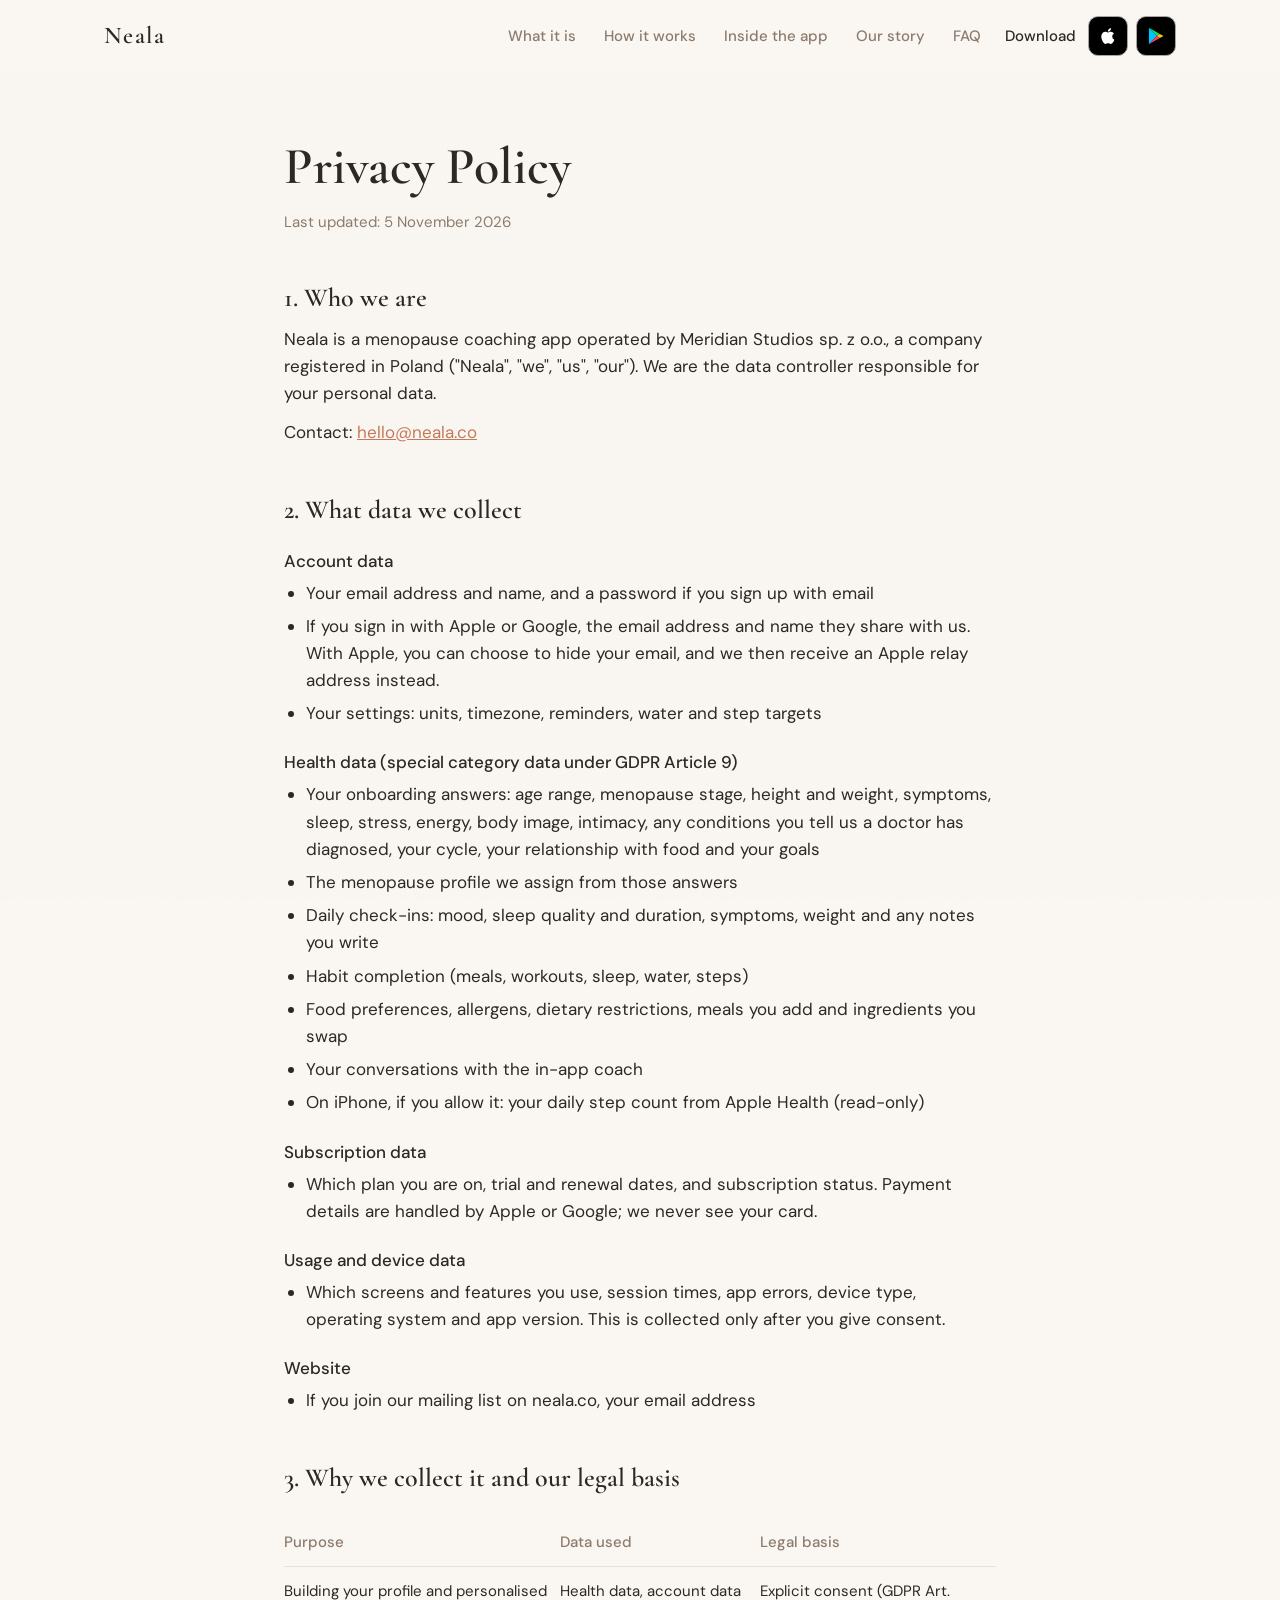
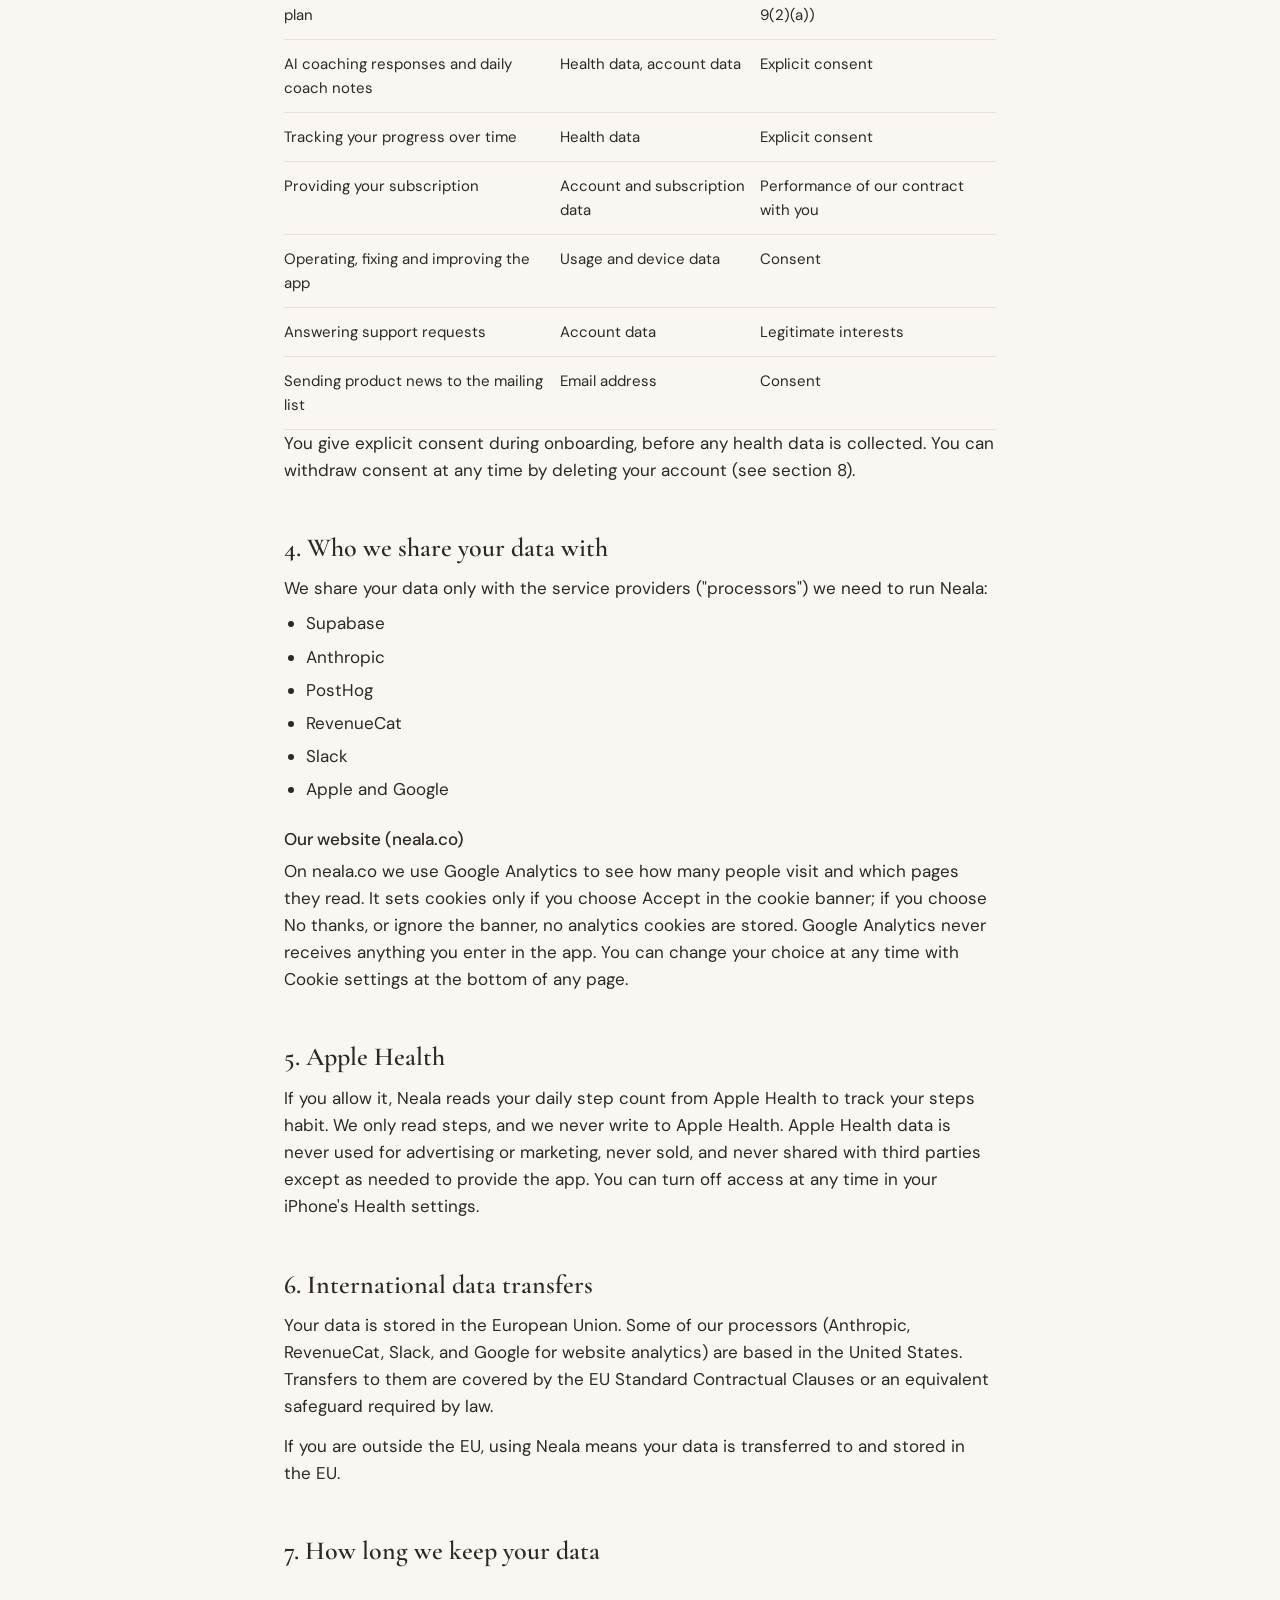
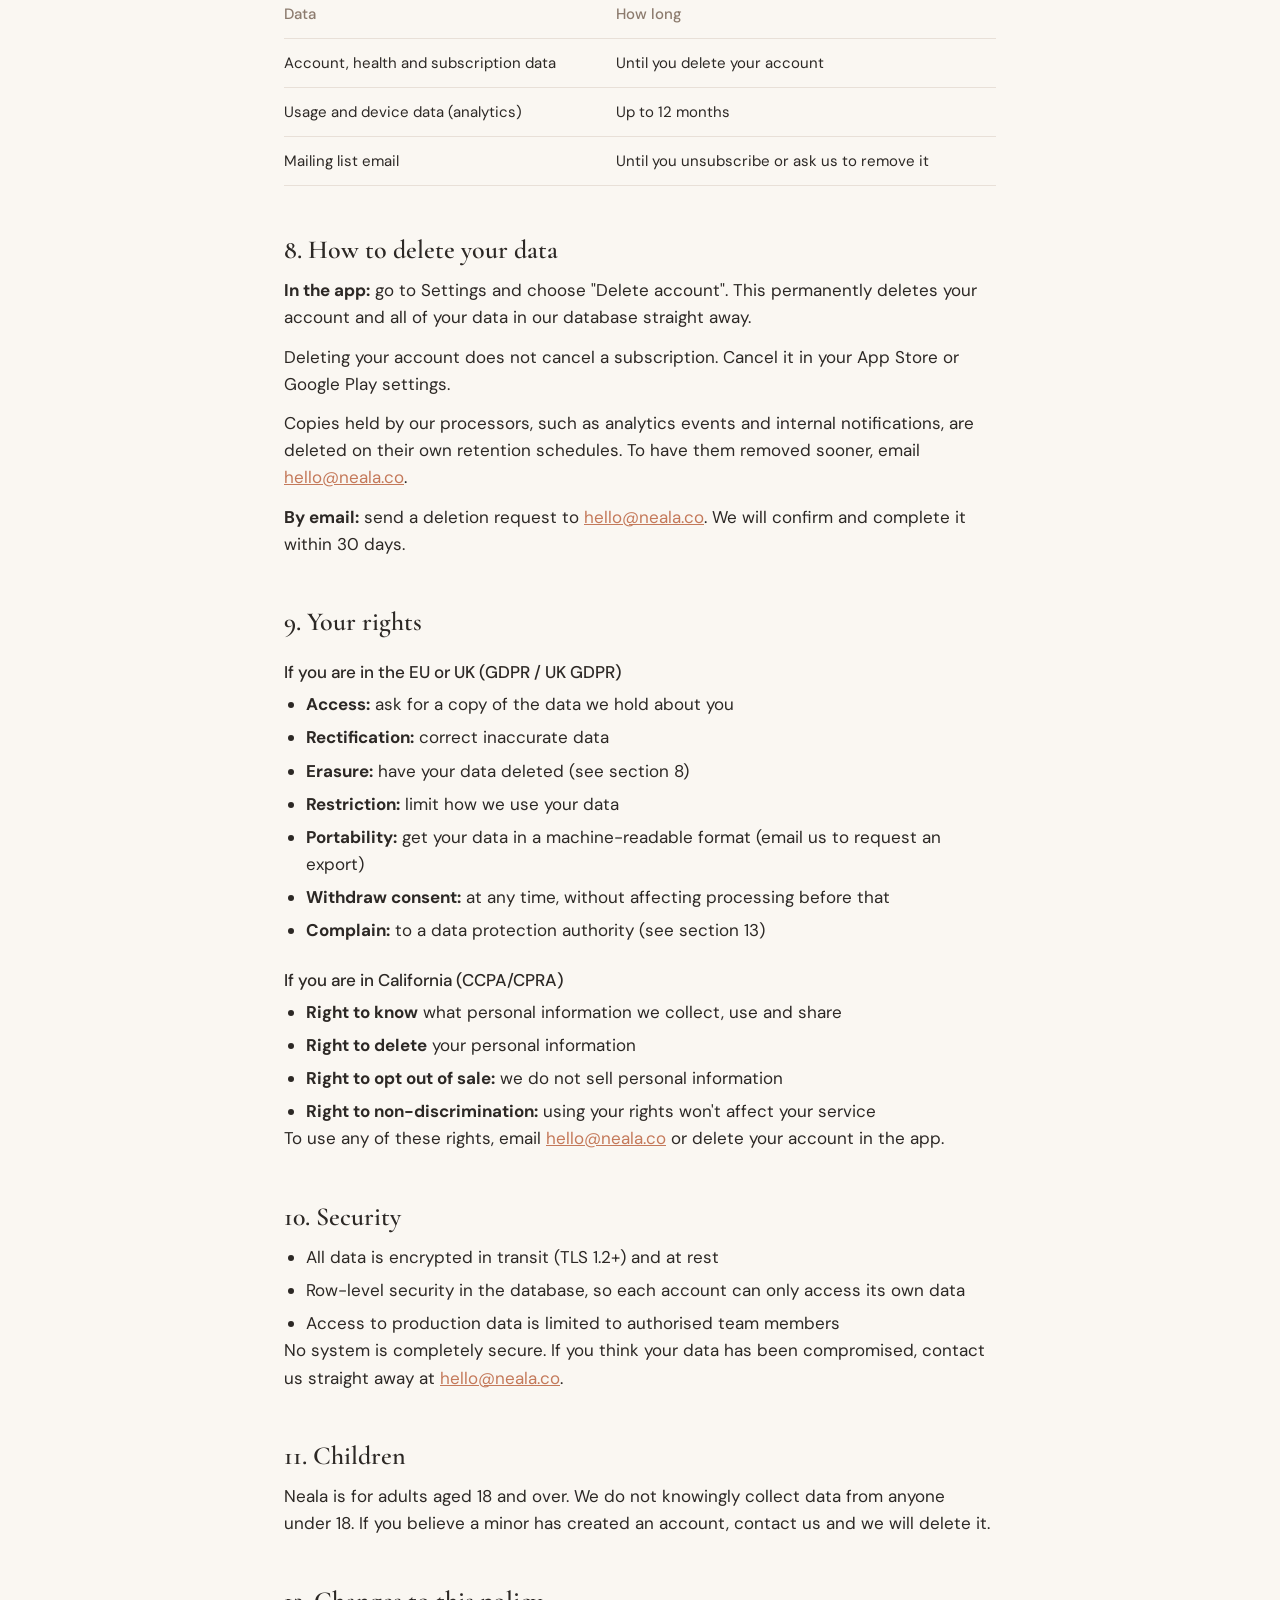
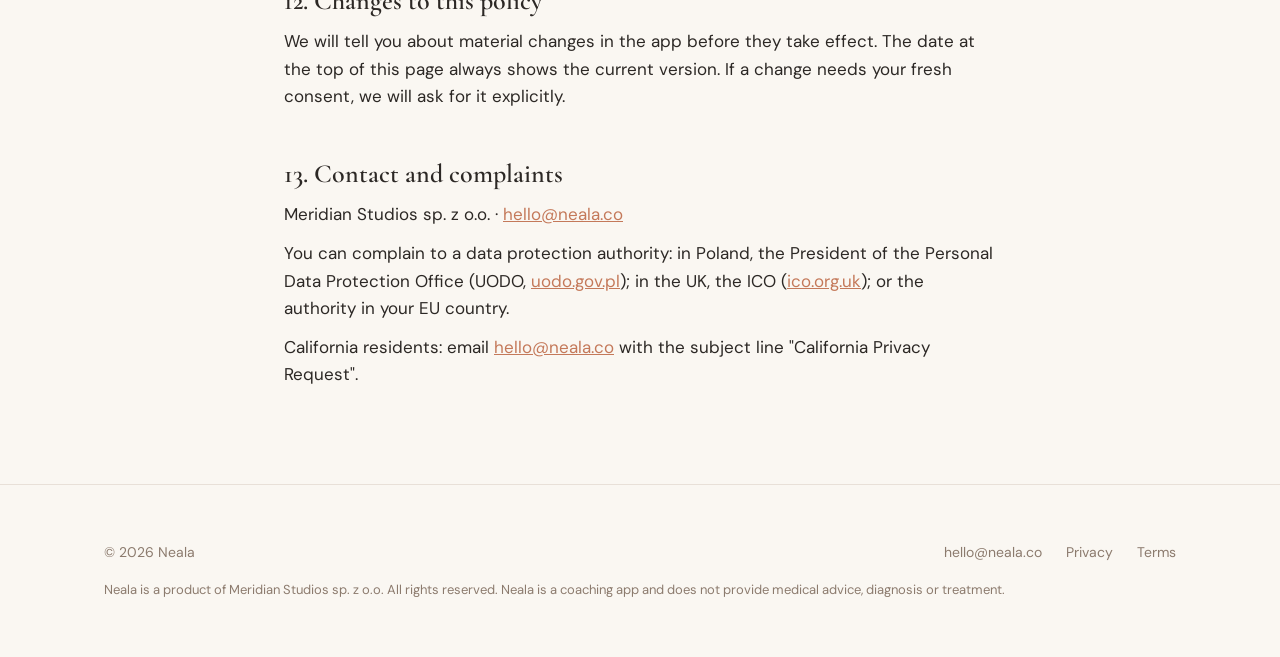
==== privacy/index.html @ 7c04488b "GA4 behind a cookie banner, website section in the privacy policy (LUN-166) Co-Authored-By: Claude O" ====
<!doctype html>
<html lang="en">
<head>
  <meta charset="utf-8">
  <meta name="viewport" content="width=device-width, initial-scale=1">
  <title>Privacy Policy - Neala</title>
  <meta name="description" content="How Neala collects, uses and protects your personal and health data.">
  <link rel="icon" href="../assets/favicon.png" type="image/png">
  <link rel="apple-touch-icon" href="../assets/apple-touch-icon.png">
  <meta name="theme-color" content="#FAF7F2">
  <link rel="preconnect" href="https://fonts.googleapis.com">
  <link rel="preconnect" href="https://fonts.gstatic.com" crossorigin>
  <link href="https://fonts.googleapis.com/css2?family=Cormorant+Garamond:ital,wght@0,500;0,600;1,500;1,600&family=DM+Sans:wght@400;500&display=swap" rel="stylesheet">
  <!-- Shares the site's stylesheet. Move with it when /test becomes the homepage. -->
  <link rel="stylesheet" href="../assets/styles.css">

</head>
<body>

<svg width="0" height="0" style="position:absolute" aria-hidden="true" focusable="false">
  <defs>
    <symbol id="i-apple" viewBox="0 0 24 24"><path d="M17.05 12.53a4.36 4.36 0 0 1 2.08-3.66 4.47 4.47 0 0 0-3.52-1.9c-1.48-.15-2.91.88-3.67.88s-1.93-.86-3.17-.84a4.69 4.69 0 0 0-3.95 2.4c-1.69 2.93-.43 7.27 1.21 9.65.8 1.16 1.76 2.47 3.01 2.42 1.21-.05 1.67-.78 3.13-.78s1.88.78 3.16.75c1.31-.02 2.13-1.18 2.93-2.35a10.4 10.4 0 0 0 1.33-2.72 4.23 4.23 0 0 1-2.54-3.85ZM14.7 5.4a4.28 4.28 0 0 0 .98-3.07 4.36 4.36 0 0 0-2.82 1.46 4.07 4.07 0 0 0-1 2.96 3.6 3.6 0 0 0 2.84-1.35Z"/></symbol>
    <symbol id="i-play" viewBox="0 0 24 24"><path fill="#00C3FF" d="M3.5 2 13 12 3.5 22Z"/><path fill="#00E676" d="M3.5 2 16.6 9.5 13 12Z"/><path fill="#FFC400" d="M16.6 9.5 21 12 16.6 14.5 13 12Z"/><path fill="#FF3D57" d="M3.5 22 13 12 16.6 14.5Z"/></symbol>
  </defs>
</svg>

<!-- Same header as index.html, with links pointing back to it. Keep the two in sync. -->
<header class="site-header" id="site-header">
  <div class="container">
    <a class="brand" href="/">Neala</a>
    <nav class="nav" aria-label="Sections">
      <a href="/#what">What it is</a>
      <a href="/#how">How it works</a>
      <a href="/#inside">Inside the app</a>
      <a href="/#story">Our story</a>
      <a href="/#faq">FAQ</a>
    </nav>
    <!-- App Store record: bundle com.lunahealth.app, Apple ID 6780959532. -->
    <div class="nav-download">
      <span class="nav-download-label">Download</span>
      <a class="store-chip" href="https://apps.apple.com/app/id6780959532" aria-label="Download on the App Store"><svg aria-hidden="true"><use href="#i-apple"/></svg></a>
      <a class="store-chip" href="#" aria-label="Get it on Google Play"><svg aria-hidden="true"><use href="#i-play"/></svg></a>
    </div>
  </div>
</header>

<main class="legal-doc">
  <div class="container">
    <h1>Privacy Policy</h1>
    <p class="updated">Last updated: 5 November 2026</p>

    <h2>1. Who we are</h2>
    <p>Neala is a menopause coaching app operated by Meridian Studios sp. z o.o., a company registered in Poland ("Neala", "we", "us", "our"). We are the data controller responsible for your personal data.</p>
    <!-- TODO: add the registered address and KRS number. -->
    <p>Contact: <a href="mailto:hello@neala.co">hello@neala.co</a></p>

    <h2>2. What data we collect</h2>
    <h3>Account data</h3>
    <ul>
      <li>Your email address and name, and a password if you sign up with email</li>
      <li>If you sign in with Apple or Google, the email address and name they share with us. With Apple, you can choose to hide your email, and we then receive an Apple relay address instead.</li>
      <li>Your settings: units, timezone, reminders, water and step targets</li>
    </ul>
    <h3>Health data (special category data under GDPR Article 9)</h3>
    <ul>
      <li>Your onboarding answers: age range, menopause stage, height and weight, symptoms, sleep, stress, energy, body image, intimacy, any conditions you tell us a doctor has diagnosed, your cycle, your relationship with food and your goals</li>
      <li>The menopause profile we assign from those answers</li>
      <li>Daily check-ins: mood, sleep quality and duration, symptoms, weight and any notes you write</li>
      <li>Habit completion (meals, workouts, sleep, water, steps)</li>
      <li>Food preferences, allergens, dietary restrictions, meals you add and ingredients you swap</li>
      <li>Your conversations with the in-app coach</li>
      <li>On iPhone, if you allow it: your daily step count from Apple Health (read-only)</li>
    </ul>
    <h3>Subscription data</h3>
    <ul>
      <li>Which plan you are on, trial and renewal dates, and subscription status. Payment details are handled by Apple or Google; we never see your card.</li>
    </ul>
    <h3>Usage and device data</h3>
    <ul>
      <li>Which screens and features you use, session times, app errors, device type, operating system and app version. This is collected only after you give consent.</li>
    </ul>
    <h3>Website</h3>
    <ul>
      <li>If you join our mailing list on neala.co, your email address</li>
    </ul>

    <h2>3. Why we collect it and our legal basis</h2>
    <div class="table-wrap">
      <table>
        <thead><tr><th>Purpose</th><th>Data used</th><th>Legal basis</th></tr></thead>
        <tbody>
          <tr><td>Building your profile and personalised plan</td><td>Health data, account data</td><td>Explicit consent (GDPR Art. 9(2)(a))</td></tr>
          <tr><td>AI coaching responses and daily coach notes</td><td>Health data, account data</td><td>Explicit consent</td></tr>
          <tr><td>Tracking your progress over time</td><td>Health data</td><td>Explicit consent</td></tr>
          <tr><td>Providing your subscription</td><td>Account and subscription data</td><td>Performance of our contract with you</td></tr>
          <tr><td>Operating, fixing and improving the app</td><td>Usage and device data</td><td>Consent</td></tr>
          <tr><td>Answering support requests</td><td>Account data</td><td>Legitimate interests</td></tr>
          <tr><td>Sending product news to the mailing list</td><td>Email address</td><td>Consent</td></tr>
        </tbody>
      </table>
    </div>
    <p>You give explicit consent during onboarding, before any health data is collected. You can withdraw consent at any time by deleting your account (see section 8).</p>

    <h2>4. Who we share your data with</h2>
    <p>We share your data only with the service providers ("processors") we need to run Neala:</p>
    <ul>
      <li>Supabase</li>
      <li>Anthropic</li>
      <li>PostHog</li>
      <li>RevenueCat</li>
      <li>Slack</li>
      <li>Apple and Google</li>
    </ul>

    <h3 id="website">Our website (neala.co)</h3>
    <p>On neala.co we use Google Analytics to see how many people visit and which pages they read. It sets cookies only if you choose Accept in the cookie banner; if you choose No thanks, or ignore the banner, no analytics cookies are stored. Google Analytics never receives anything you enter in the app. You can change your choice at any time with Cookie settings at the bottom of any page.</p>

    <h2>5. Apple Health</h2>
    <p>If you allow it, Neala reads your daily step count from Apple Health to track your steps habit. We only read steps, and we never write to Apple Health. Apple Health data is never used for advertising or marketing, never sold, and never shared with third parties except as needed to provide the app. You can turn off access at any time in your iPhone's Health settings.</p>

    <h2>6. International data transfers</h2>
    <p>Your data is stored in the European Union. Some of our processors (Anthropic, RevenueCat, Slack, and Google for website analytics) are based in the United States. Transfers to them are covered by the EU Standard Contractual Clauses or an equivalent safeguard required by law.</p>
    <p>If you are outside the EU, using Neala means your data is transferred to and stored in the EU.</p>

    <h2>7. How long we keep your data</h2>
    <div class="table-wrap">
      <table>
        <thead><tr><th>Data</th><th>How long</th></tr></thead>
        <tbody>
          <tr><td>Account, health and subscription data</td><td>Until you delete your account</td></tr>
          <tr><td>Usage and device data (analytics)</td><td>Up to 12 months</td></tr>
          <tr><td>Mailing list email</td><td>Until you unsubscribe or ask us to remove it</td></tr>
        </tbody>
      </table>
    </div>

    <h2>8. How to delete your data</h2>
    <p><strong>In the app:</strong> go to Settings and choose "Delete account". This permanently deletes your account and all of your data in our database straight away.</p>
    <p>Deleting your account does not cancel a subscription. Cancel it in your App Store or Google Play settings.</p>
    <p>Copies held by our processors, such as analytics events and internal notifications, are deleted on their own retention schedules. To have them removed sooner, email <a href="mailto:hello@neala.co">hello@neala.co</a>.</p>
    <p><strong>By email:</strong> send a deletion request to <a href="mailto:hello@neala.co">hello@neala.co</a>. We will confirm and complete it within 30 days.</p>

    <h2>9. Your rights</h2>
    <h3>If you are in the EU or UK (GDPR / UK GDPR)</h3>
    <ul>
      <li><strong>Access:</strong> ask for a copy of the data we hold about you</li>
      <li><strong>Rectification:</strong> correct inaccurate data</li>
      <li><strong>Erasure:</strong> have your data deleted (see section 8)</li>
      <li><strong>Restriction:</strong> limit how we use your data</li>
      <li><strong>Portability:</strong> get your data in a machine-readable format (email us to request an export)</li>
      <li><strong>Withdraw consent:</strong> at any time, without affecting processing before that</li>
      <li><strong>Complain:</strong> to a data protection authority (see section 13)</li>
    </ul>
    <h3>If you are in California (CCPA/CPRA)</h3>
    <ul>
      <li><strong>Right to know</strong> what personal information we collect, use and share</li>
      <li><strong>Right to delete</strong> your personal information</li>
      <li><strong>Right to opt out of sale:</strong> we do not sell personal information</li>
      <li><strong>Right to non-discrimination:</strong> using your rights won't affect your service</li>
    </ul>
    <p>To use any of these rights, email <a href="mailto:hello@neala.co">hello@neala.co</a> or delete your account in the app.</p>

    <h2>10. Security</h2>
    <ul>
      <li>All data is encrypted in transit (TLS 1.2+) and at rest</li>
      <li>Row-level security in the database, so each account can only access its own data</li>
      <li>Access to production data is limited to authorised team members</li>
    </ul>
    <p>No system is completely secure. If you think your data has been compromised, contact us straight away at <a href="mailto:hello@neala.co">hello@neala.co</a>.</p>

    <h2>11. Children</h2>
    <p>Neala is for adults aged 18 and over. We do not knowingly collect data from anyone under 18. If you believe a minor has created an account, contact us and we will delete it.</p>

    <h2>12. Changes to this policy</h2>
    <p>We will tell you about material changes in the app before they take effect. The date at the top of this page always shows the current version. If a change needs your fresh consent, we will ask for it explicitly.</p>

    <h2>13. Contact and complaints</h2>
    <p>Meridian Studios sp. z o.o. · <a href="mailto:hello@neala.co">hello@neala.co</a></p>
    <p>You can complain to a data protection authority: in Poland, the President of the Personal Data Protection Office (UODO, <a href="https://uodo.gov.pl">uodo.gov.pl</a>); in the UK, the ICO (<a href="https://ico.org.uk">ico.org.uk</a>); or the authority in your EU country.</p>
    <p>California residents: email <a href="mailto:hello@neala.co">hello@neala.co</a> with the subject line "California Privacy Request".</p>
  </div>
</main>

<footer class="site-footer">
  <div class="container">
    <span>© 2026 Neala</span>
    <nav aria-label="Legal">
      <a href="mailto:hello@neala.co">hello@neala.co</a>
      <a href="/privacy/">Privacy</a>
      <a href="/terms/">Terms</a>
      <a href="#" data-cookie-settings hidden>Cookie settings</a>
    </nav>
    <p class="legal">Neala is a product of Meridian Studios sp. z o.o. All rights reserved. Neala is a coaching app and does not provide medical advice, diagnosis or treatment.</p>
  </div>
</footer>

<script src="/assets/consent.js"></script>
</body>
</html>
---- assets/styles.css ----
/* Neala — design system mirrors the app (src/theme/colors.ts, CLAUDE.md Design System).
   Japandi minimalism: no pure white, no pure black, every colour warm. 8px spacing grid. */

:root {
  /* Palette — identical to the app's tokens so site and product feel like one thing. */
  --bg: #FAF7F2;          /* Warm Parchment */
  --surface: #F0EBE3;     /* Soft Warm Grey */
  --primary: #C4795A;     /* Muted Terracotta */
  --primary-press: #A8644A;
  --mauve: #A67F8E;       /* Dusty Mauve */
  --sage: #8A9E85;        /* Sage Green */
  --water: #8BA8B9;
  --ink: #2C2825;         /* Warm Charcoal */
  --muted: #8C7B6E;       /* Muted Taupe */
  --line: #E8E0D8;
  --error: #C0504A;

  --serif: "Cormorant Garamond", Georgia, "Times New Roman", serif;
  --sans: "DM Sans", -apple-system, BlinkMacSystemFont, "Segoe UI", system-ui, sans-serif;

  --container: 1120px;
  --header-h: 72px;
  /* Body sits at 17px — deliberately large, the audience is 45-65. */
  --step-0: 17px;
  --radius: 14px;
  --shadow: 0 1px 2px rgba(44, 40, 37, .04), 0 8px 24px rgba(44, 40, 37, .05);
}

*, *::before, *::after { box-sizing: border-box; }

html { scroll-behavior: smooth; scroll-padding-top: calc(var(--header-h) + 16px); }
@media (prefers-reduced-motion: reduce) { html { scroll-behavior: auto; } }

body {
  margin: 0;
  background: var(--bg);
  color: var(--ink);
  font: 400 var(--step-0)/1.6 var(--sans);
  -webkit-font-smoothing: antialiased;
  overflow-x: hidden;
}

/* A barely-there paper grain over the whole page — the warmth that keeps
   large flat parchment areas from reading as flat grey. */
body::before {
  content: "";
  position: fixed;
  inset: 0;
  z-index: 0;
  pointer-events: none;
  opacity: .5;
  background-image: url("data:image/svg+xml,%3Csvg xmlns='http://www.w3.org/2000/svg' width='240' height='240'%3E%3Cfilter id='n'%3E%3CfeTurbulence type='fractalNoise' baseFrequency='0.85' numOctaves='2' stitchTiles='stitch'/%3E%3C/filter%3E%3Crect width='240' height='240' filter='url(%23n)' opacity='0.06'/%3E%3C/svg%3E");
}

main, header, footer { position: relative; z-index: 1; }

img { max-width: 100%; display: block; }

h1, h2, h3 { font-family: var(--serif); font-weight: 600; line-height: 1.2; margin: 0; }
p { margin: 0; }

a { color: inherit; }

:focus-visible { outline: 2px solid var(--primary); outline-offset: 3px; border-radius: 4px; }

.sr-only {
  position: absolute; width: 1px; height: 1px; padding: 0; margin: -1px;
  overflow: hidden; clip: rect(0 0 0 0); white-space: nowrap; border: 0;
}

.skip-link {
  position: absolute; left: 16px; top: -100px; z-index: 100;
  background: var(--primary); color: #fff; padding: 12px 20px; border-radius: 10px;
  font: 500 15px var(--sans); text-decoration: none; transition: top .2s;
}
.skip-link:focus { top: 16px; }

/* ---------- Layout primitives ---------- */

.container { width: 100%; max-width: var(--container); margin: 0 auto; padding: 0 24px; }

section { padding: 96px 0; }
@media (max-width: 720px) { section { padding: 64px 0; } }

.section-head { max-width: 660px; margin: 0 auto 56px; text-align: center; }
.section-head.left { margin-left: 0; text-align: left; }

.eyebrow {
  font: 500 13px/1.4 var(--sans);
  letter-spacing: .12em;
  text-transform: uppercase;
  color: var(--mauve);
  margin-bottom: 16px;
}

h2 { font-size: clamp(30px, 4.2vw, 44px); }
h3 { font-size: 22px; font-weight: 600; }

.lead { color: var(--muted); font-size: 18px; margin-top: 16px; }

.prose { max-width: 62ch; }

/* ---------- Icons ---------- */

.icon { width: 28px; height: 28px; stroke: var(--primary); stroke-width: 1.5; fill: none;
        stroke-linecap: round; stroke-linejoin: round; }
.icon--sage { stroke: var(--sage); }
.icon--mauve { stroke: var(--mauve); }

/* ---------- Buttons ---------- */

.btn {
  display: inline-flex; align-items: center; justify-content: center; gap: 10px;
  height: 56px; padding: 0 24px; border: 0; border-radius: 14px;
  background: var(--primary); color: #FFFDFB;
  font: 500 16px var(--sans); text-decoration: none; cursor: pointer;
  transition: background .2s ease, transform .2s ease;
}
.btn:hover { background: var(--primary-press); }
.btn:active { transform: translateY(1px); }
.btn svg { width: 20px; height: 20px; fill: currentColor; stroke: none; }

/* Store buttons follow the official badge look: black, thin grey rim,
   small line over the store name. */
.store-badge {
  display: inline-flex; align-items: center; gap: 10px;
  height: 56px; padding: 0 20px 0 16px;
  background: #000; color: #fff;
  border: 1px solid #A6A6A6; border-radius: 10px;
  font: 500 23px/1 -apple-system, BlinkMacSystemFont, "Helvetica Neue", Arial, sans-serif;
  letter-spacing: -.01em; text-decoration: none;
  transition: background .2s ease, transform .2s ease;
}
.store-badge:hover { background: #1F1F1F; }
.store-badge:active { transform: translateY(1px); }
.store-badge svg { width: 30px; height: 30px; flex: 0 0 auto; fill: currentColor; }
.store-badge span { display: grid; gap: 2px; }
.store-badge small { font-size: 12px; font-weight: 400; letter-spacing: 0; }

.cta-row { display: flex; flex-wrap: wrap; gap: 12px; }
@media (max-width: 520px) {
  /* Smaller on phones so both fit side by side; they wrap only below ~330px. */
  .cta-row { gap: 8px; }
  .store-badge { height: 46px; padding: 0 12px 0 10px; gap: 8px; font-size: 17px; border-radius: 8px; }
  .store-badge svg { width: 22px; height: 22px; }
  .store-badge small { font-size: 10px; }
  .band-cta, .closing .cta-row { justify-content: center; }
}

/* ---------- Header ---------- */

.site-header {
  position: sticky; top: 0; z-index: 50;
  height: var(--header-h);
  background: rgba(250, 247, 242, .82);
  backdrop-filter: blur(12px);
  -webkit-backdrop-filter: blur(12px);
  border-bottom: 1px solid transparent;
  transition: border-color .3s ease;
}
.site-header.is-stuck { border-bottom-color: var(--line); }

.site-header .container { display: flex; align-items: center; gap: 24px; height: 100%; }

.brand {
  font: 600 24px var(--serif); letter-spacing: .06em;
  text-decoration: none; color: var(--ink); margin-right: auto;
}

.nav { display: flex; gap: 28px; }
.nav a {
  font: 500 15px var(--sans); color: var(--muted); text-decoration: none;
  transition: color .2s ease;
}
.nav a:hover, .nav a.is-active { color: var(--ink); }

@media (max-width: 900px) { .nav { display: none; } }

/* Header download: one label, two store chips, sized to sit with the nav links. */
.nav-download { display: flex; align-items: center; gap: 8px; }
.nav-download-label { font: 500 15px var(--sans); color: var(--ink); margin-right: 4px; }
/* The store badges cut down to their logos. */
.store-chip {
  display: grid; place-items: center; width: 40px; height: 40px; border-radius: 10px;
  background: #000; color: #fff; border: 1px solid #A6A6A6;
  transition: background .2s ease, transform .2s ease;
}
.store-chip:hover { background: #1F1F1F; }
.store-chip:active { transform: translateY(1px); }
.store-chip svg { width: 20px; height: 20px; fill: currentColor; }

/* ---------- Hero ---------- */

.hero { padding: clamp(40px, 7vw, 88px) 0 clamp(56px, 8vw, 96px); }

/* minmax(0, …): the video's intrinsic 1920px width must not size the track. */
.hero-grid { display: grid; grid-template-columns: minmax(0, 1fr); gap: 40px; align-items: center; }

/* On desktop the whole hero — copy, buttons and video — fits the first screen:
   the section fills the viewport under the header. The video is 16:9, so it
   takes the wider column to keep its on-screen text legible. */
@media (min-width: 881px) {
  .hero {
    min-height: calc(100svh - var(--header-h));
    display: flex; align-items: center;
    padding: 24px 0 32px;
  }
  .hero-grid {
    grid-template-columns: minmax(0, 5fr) minmax(0, 6fr);
    gap: clamp(32px, 4vw, 56px);
  }
}

.hero h1 {
  font-size: clamp(36px, min(4.8vw, 7.4svh), 56px);
  text-wrap: balance;
  letter-spacing: -.01em;
  margin-bottom: 24px;
}
/* A thin dark edge so it reads as a video, not another illustration. */
.hero-media {
  position: relative;
  padding: 1px; border-radius: 20px;
  background: var(--ink);
  box-shadow: 0 12px 32px rgba(44, 40, 37, .12);
}
.hero-media video {
  display: block; width: 100%; height: auto; aspect-ratio: 16 / 9;
  border-radius: 19px; background: var(--ink);
}
.video-play {
  position: absolute; left: 50%; top: 50%; transform: translate(-50%, -50%);
  width: 80px; height: 80px; border: 0; border-radius: 50%;
  display: grid; place-items: center; cursor: pointer;
  background: var(--primary); color: var(--bg);
  box-shadow: 0 8px 24px rgba(44, 40, 37, .25);
  transition: transform .2s ease, background .2s ease;
}
.video-play:hover { background: var(--primary-press); transform: translate(-50%, -50%) scale(1.06); }
.video-play:focus-visible { outline: 3px solid var(--bg); outline-offset: 3px; }
.video-play svg { width: 32px; height: 32px; fill: currentColor; margin-left: 4px; }
.video-play[hidden] { display: none; }
@media (max-width: 720px) {
  .video-play { width: 64px; height: 64px; }
  .video-play svg { width: 26px; height: 26px; }
}

.hero p.lead { font-size: 19px; max-width: 36ch; margin-bottom: 28px; }

/* Phones and tablets: headline and lead, then the video, then the buttons and
   badges. The copy wrapper dissolves so its children can be reordered around
   the video; spacing comes from margins, not the grid gap. */
@media (max-width: 880px) {
  .hero-grid { gap: 0; }
  .hero-copy { display: contents; }
  .hero p.lead { max-width: none; font-size: 17px; }
  .hero-media { order: 1; margin-bottom: 28px; }
  .hero .cta-row, .hero .badges { order: 2; }
  .hero .cta-row { justify-content: center; }
}

/* ---------- Photo placeholders ----------
   Deliberately visible: the layout is final, the asset gap should be obvious
   in review. Remove .ph and drop in an <img> at the same aspect ratio. */

.ph {
  position: relative;
  background: var(--surface);
  border: 1.5px dashed var(--line);
  border-radius: 20px;
  display: grid; place-items: center;
  padding: 24px;
  text-align: center;
}
.ph::after {
  content: attr(data-label);
  font: 500 13px/1.5 var(--sans);
  letter-spacing: .06em; text-transform: uppercase;
  color: var(--muted);
  max-width: 28ch;
}
.ph--portrait { aspect-ratio: 4 / 5; }
.ph--square { aspect-ratio: 1 / 1; }
.ph--wide { aspect-ratio: 3 / 2; }

/* ---------- Cards ---------- */

.grid { display: grid; gap: 20px; }
.grid--2 { grid-template-columns: repeat(2, 1fr); }
.grid--3 { grid-template-columns: repeat(3, 1fr); }
.grid--4 { grid-template-columns: repeat(4, 1fr); }
@media (max-width: 900px) { .grid--4 { grid-template-columns: repeat(2, 1fr); } }
@media (max-width: 760px) {
  .grid--2, .grid--3 { grid-template-columns: 1fr; }
}
@media (max-width: 520px) { .grid--4 { grid-template-columns: 1fr; } }

.card {
  background: var(--surface);
  border-radius: var(--radius);
  padding: 32px 28px;
}
.card .icon { margin-bottom: 20px; }
.card h3 { margin-bottom: 10px; }
.card p { color: var(--muted); font-size: 16px; }

.card--plain { background: transparent; padding: 0; }

/* Quick look: more air between heading and items, less dead space below. */
#quick-look { padding-bottom: 56px; }
#quick-look .section-head { margin-bottom: 80px; }
@media (max-width: 720px) {
  #quick-look { padding-bottom: 40px; }
  #quick-look .section-head { margin-bottom: 48px; }
}

/* Pain-point cards sit on a mauve tint, per the design notes. */
.pains { background: rgba(166, 127, 142, .09); }
.pains .card { background: var(--bg); box-shadow: var(--shadow); }

/* ---------- Quote bands ---------- */

.band { background: var(--sage); color: #FFFDFB; }
.band--terracotta { background: var(--primary); }

.band blockquote {
  margin: 0 auto; max-width: 760px; text-align: center;
  font: italic 500 clamp(24px, 3.4vw, 36px)/1.35 var(--serif);
}
.band cite {
  display: block; margin-top: 24px;
  font: 500 14px var(--sans); font-style: normal;
  letter-spacing: .08em; text-transform: uppercase; opacity: .85;
}

/* ---------- Two-column feature ---------- */

.split {
  display: grid; gap: clamp(32px, 6vw, 72px);
  grid-template-columns: 1fr 1fr; align-items: center;
}
.split--top { align-items: start; }
@media (max-width: 860px) { .split { grid-template-columns: 1fr; } }

.adjust-graphic { width: 100%; height: auto; overflow: visible; }
.adjust-graphic .jagged { stroke: var(--muted); }
.adjust-graphic .smooth { stroke: var(--primary); }
.adjust-graphic path {
  fill: none; stroke-width: 2; stroke-linecap: round; stroke-linejoin: round;
}
.adjust-graphic .axis { stroke: var(--muted); stroke-width: 1.25; opacity: .55; }
.adjust-graphic text {
  font: 500 11px var(--sans); letter-spacing: .1em;
  text-transform: uppercase; fill: var(--muted);
}

/* ---------- Steps timeline ---------- */

.steps { list-style: none; margin: 0; padding: 0; display: grid; gap: 0; }

.step {
  position: relative;
  display: grid; grid-template-columns: 56px 1fr; gap: 24px;
  padding-bottom: 40px;
}
.step:last-child { padding-bottom: 0; }

/* The connecting line runs behind the numbered discs. */
.step::before {
  content: ""; position: absolute; left: 27px; top: 56px; bottom: 0;
  width: 1.5px; background: var(--line);
}
.step:last-child::before { display: none; }

.step-num {
  position: relative; z-index: 1;
  width: 56px; height: 56px; border-radius: 50%;
  background: var(--bg); box-shadow: inset 0 0 0 1.5px var(--line);
  display: grid; place-items: center;
  font: 500 20px var(--serif); color: var(--primary);
}
.step h3 { margin-bottom: 8px; }
.step p { color: var(--muted); font-size: 16px; max-width: 54ch; }

/* ---------- Won't-do list ---------- */

.wont { list-style: none; margin: 32px 0 0; padding: 0; display: grid; gap: 24px; max-width: 70ch; }
.wont li { display: grid; grid-template-columns: 24px 1fr; gap: 16px; align-items: start; }
.wont .icon { width: 22px; height: 22px; margin: 4px 0 0; stroke: var(--mauve); }
.wont strong { font-weight: 500; }
.wont span { color: var(--muted); }

/* ---------- Founder ---------- */

.founder-quote {
  font: italic 500 clamp(22px, 3vw, 30px)/1.4 var(--serif);
  margin-bottom: 24px;
}
.founder-photo { width: 100%; height: auto; aspect-ratio: 1 / 1; object-fit: cover; border-radius: 20px; }
.founder-name { font: 500 15px var(--sans); }
.founder-role { color: var(--muted); font-size: 15px; }

.community-note {
  display: flex; align-items: center; gap: 20px;
  margin-top: 56px; padding: 28px 32px;
  background: var(--surface); border-left: 3px solid var(--sage); border-radius: var(--radius);
}
.community-note p { font: 500 clamp(19px, 2.2vw, 24px)/1.4 var(--serif); color: var(--ink); max-width: 60ch; }
.community-note .icon { flex: 0 0 auto; width: 32px; height: 32px; }
@media (max-width: 520px) { .community-note { flex-direction: column; align-items: flex-start; padding: 24px; } }

/* ---------- FAQ ---------- */

.faq { max-width: 800px; margin: 0 auto; }

.faq details {
  border-bottom: 1px solid var(--line);
}
.faq summary {
  display: flex; align-items: center; justify-content: space-between; gap: 24px;
  padding: 24px 0; cursor: pointer; list-style: none;
  font: 500 18px var(--sans);
}
.faq summary::-webkit-details-marker { display: none; }
.faq summary .chev {
  flex: 0 0 auto; width: 20px; height: 20px;
  stroke: var(--muted); stroke-width: 1.5; fill: none;
  stroke-linecap: round; stroke-linejoin: round;
  transition: transform .25s ease;
}
.faq details[open] summary .chev { transform: rotate(180deg); }
.faq .answer { padding: 0 0 24px; color: var(--muted); max-width: 66ch; }
.faq .answer p + p { margin-top: 12px; }

/* ---------- Closing CTA ---------- */

.closing { background: var(--primary); color: #FFFDFB; text-align: center; }
.closing h2 { margin-bottom: 20px; }
.closing p { color: rgba(255, 253, 251, .82); max-width: 52ch; margin: 0 auto 32px; font-size: 18px; }
.closing .cta-row { justify-content: center; }

/* ---------- Waitlist ---------- */

.updates { background: var(--surface); text-align: center; }
.waitlist { max-width: 560px; margin: 0 auto; }
.waitlist h2 { margin-bottom: 12px; }
.waitlist-label { font-size: 17px; color: var(--muted); margin-bottom: 28px; }

.waitlist form { display: flex; flex-direction: column; gap: 12px; }
@media (min-width: 520px) {
  .waitlist form { flex-direction: row; }
  .waitlist input { flex: 1; }
}

.waitlist input {
  height: 56px; padding: 0 18px;
  border: 1.5px solid var(--line); border-radius: 14px;
  background: var(--bg); color: var(--ink);
  font: 400 17px var(--sans); width: 100%;
}
.waitlist input::placeholder { color: var(--muted); }
.waitlist input:focus { outline: none; border-color: var(--primary); }

.waitlist button { flex: 0 0 auto; }
.waitlist button:disabled { opacity: .5; cursor: default; }

.msg { font-size: 15px; min-height: 24px; margin-top: 12px; color: var(--muted); }

/* ---------- Footer ---------- */

.site-footer { padding: 56px 0; border-top: 1px solid var(--line); font-size: 14px; color: var(--muted); }
.site-footer .container { display: flex; flex-wrap: wrap; gap: 16px 32px; align-items: center; }
.site-footer nav { display: flex; gap: 24px; margin-left: auto; }
.site-footer a { text-decoration: none; }
.site-footer a:hover { color: var(--ink); }
.site-footer .legal { width: 100%; font-size: 13px; }
@media (max-width: 620px) {
  .site-footer { padding: 40px 0; }
  .site-footer .container { flex-direction: column; align-items: flex-start; gap: 12px; }
  .site-footer nav { margin-left: 0; flex-wrap: wrap; gap: 8px 20px; }
  .site-footer .legal { margin-top: 8px; }
}

/* ---------- Scroll reveal ----------
   Dominika specifically called out the gradual reveal on the wedding site.
   Opacity + a short rise, staggered by --i within a group. */

.reveal {
  opacity: 0;
  transform: translateY(20px);
  transition: opacity .7s cubic-bezier(.22, .61, .36, 1), transform .7s cubic-bezier(.22, .61, .36, 1);
  transition-delay: calc(var(--i, 0) * 90ms);
}
.reveal.is-in { opacity: 1; transform: none; }

@media (prefers-reduced-motion: reduce) {
  .reveal { opacity: 1; transform: none; transition: none; }
  .btn, .faq summary .chev { transition: none; }
}

/* ---------- Hero trust badges ---------- */

.badges { list-style: none; margin: 32px 0 0; padding: 0; display: grid; gap: 14px; }
.badges li { display: flex; align-items: center; gap: 12px; font-size: 15px; color: var(--muted); }
.badges .icon { width: 20px; height: 20px; flex: 0 0 auto; stroke: var(--sage); }

/* ---------- Closing line under the pain-point cards ---------- */

.pains-note {
  max-width: 62ch; margin: 48px auto 0; text-align: center;
  font: 500 19px/1.55 var(--sans); color: var(--ink);
}

/* ---------- CTA inside a coloured band ---------- */

.band-cta { justify-content: center; margin-top: 40px; }

/* ---------- Testimonial cards ---------- */

.quote-card { display: flex; flex-direction: column; margin: 0; }
.quote-card blockquote {
  margin: 0 0 24px; flex: 1;
  font: italic 400 17px/1.6 var(--sans); color: var(--ink);
}
.quote-card figcaption { display: grid; gap: 2px; }
.q-name { font: 500 16px var(--sans); }
.q-role { font-size: 15px; color: var(--muted); }

/* ---------- Story ---------- */

.story-intro { max-width: 62ch; margin: 0 0 56px; }


/* ---------- Legal pages (/privacy, /terms) ---------- */

.legal-doc { padding: 64px 0 96px; }
.legal-doc .container { max-width: 760px; }
.legal-doc h1 { font-size: clamp(36px, 5vw, 52px); margin-bottom: 12px; }
.legal-doc .updated { color: var(--muted); font-size: 15px; margin-bottom: 40px; }
.legal-doc h2 { font-size: 26px; margin: 48px 0 12px; }
.legal-doc h3 { font: 500 17px var(--sans); margin: 24px 0 8px; }
.legal-doc p, .legal-doc li { color: var(--ink); }
.legal-doc p + p { margin-top: 12px; }
.legal-doc ul { padding-left: 22px; margin: 8px 0 0; display: grid; gap: 6px; }
.legal-doc a { color: var(--primary); }
.legal-doc table { width: 100%; border-collapse: collapse; margin-top: 12px; font-size: 15px; }
.legal-doc th, .legal-doc td { text-align: left; vertical-align: top; padding: 12px 12px 12px 0; border-bottom: 1px solid var(--line); }
.legal-doc th { font-weight: 500; color: var(--muted); }
.legal-doc .table-wrap { overflow-x: auto; }

/* Cookie banner (assets/consent.js). Accept and decline are the same size:
   refusing has to be as easy as agreeing. */
.cookie-banner {
  position: fixed; left: 16px; right: 16px; bottom: 16px; z-index: 50;
  max-width: 560px; margin: 0 auto; padding: 16px;
  background: var(--surface); color: var(--ink); border-radius: var(--radius); box-shadow: var(--shadow);
  font-size: 15px; line-height: 1.5;
}
.cookie-banner p { margin: 0 0 16px; }
.cookie-actions { display: flex; gap: 12px; }
.cookie-btn {
  flex: 1 1 0; height: 48px; border-radius: 12px; font: 500 15px var(--sans); cursor: pointer;
  border: 1.5px solid var(--primary);
}
.cookie-accept { background: var(--primary); color: var(--bg); }
.cookie-accept:hover { background: var(--primary-press); border-color: var(--primary-press); }
.cookie-decline { background: transparent; color: var(--primary); }
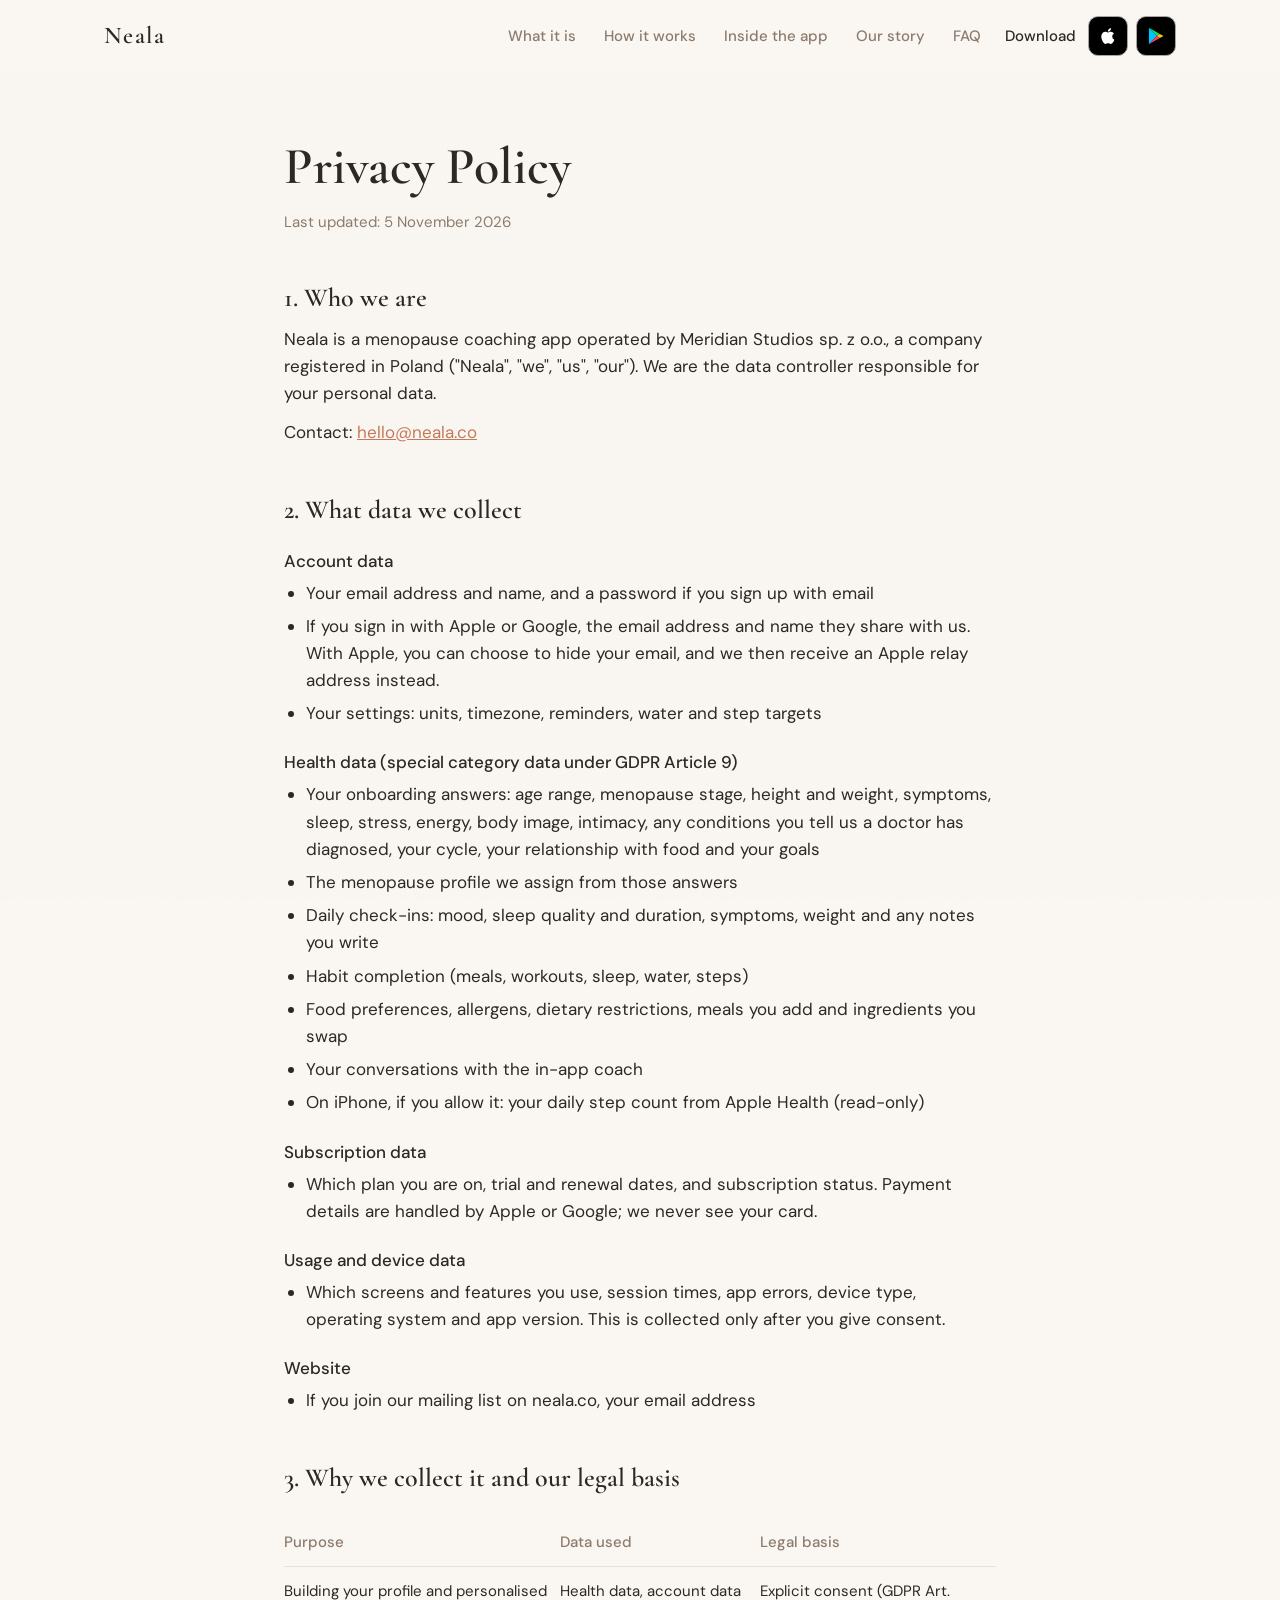
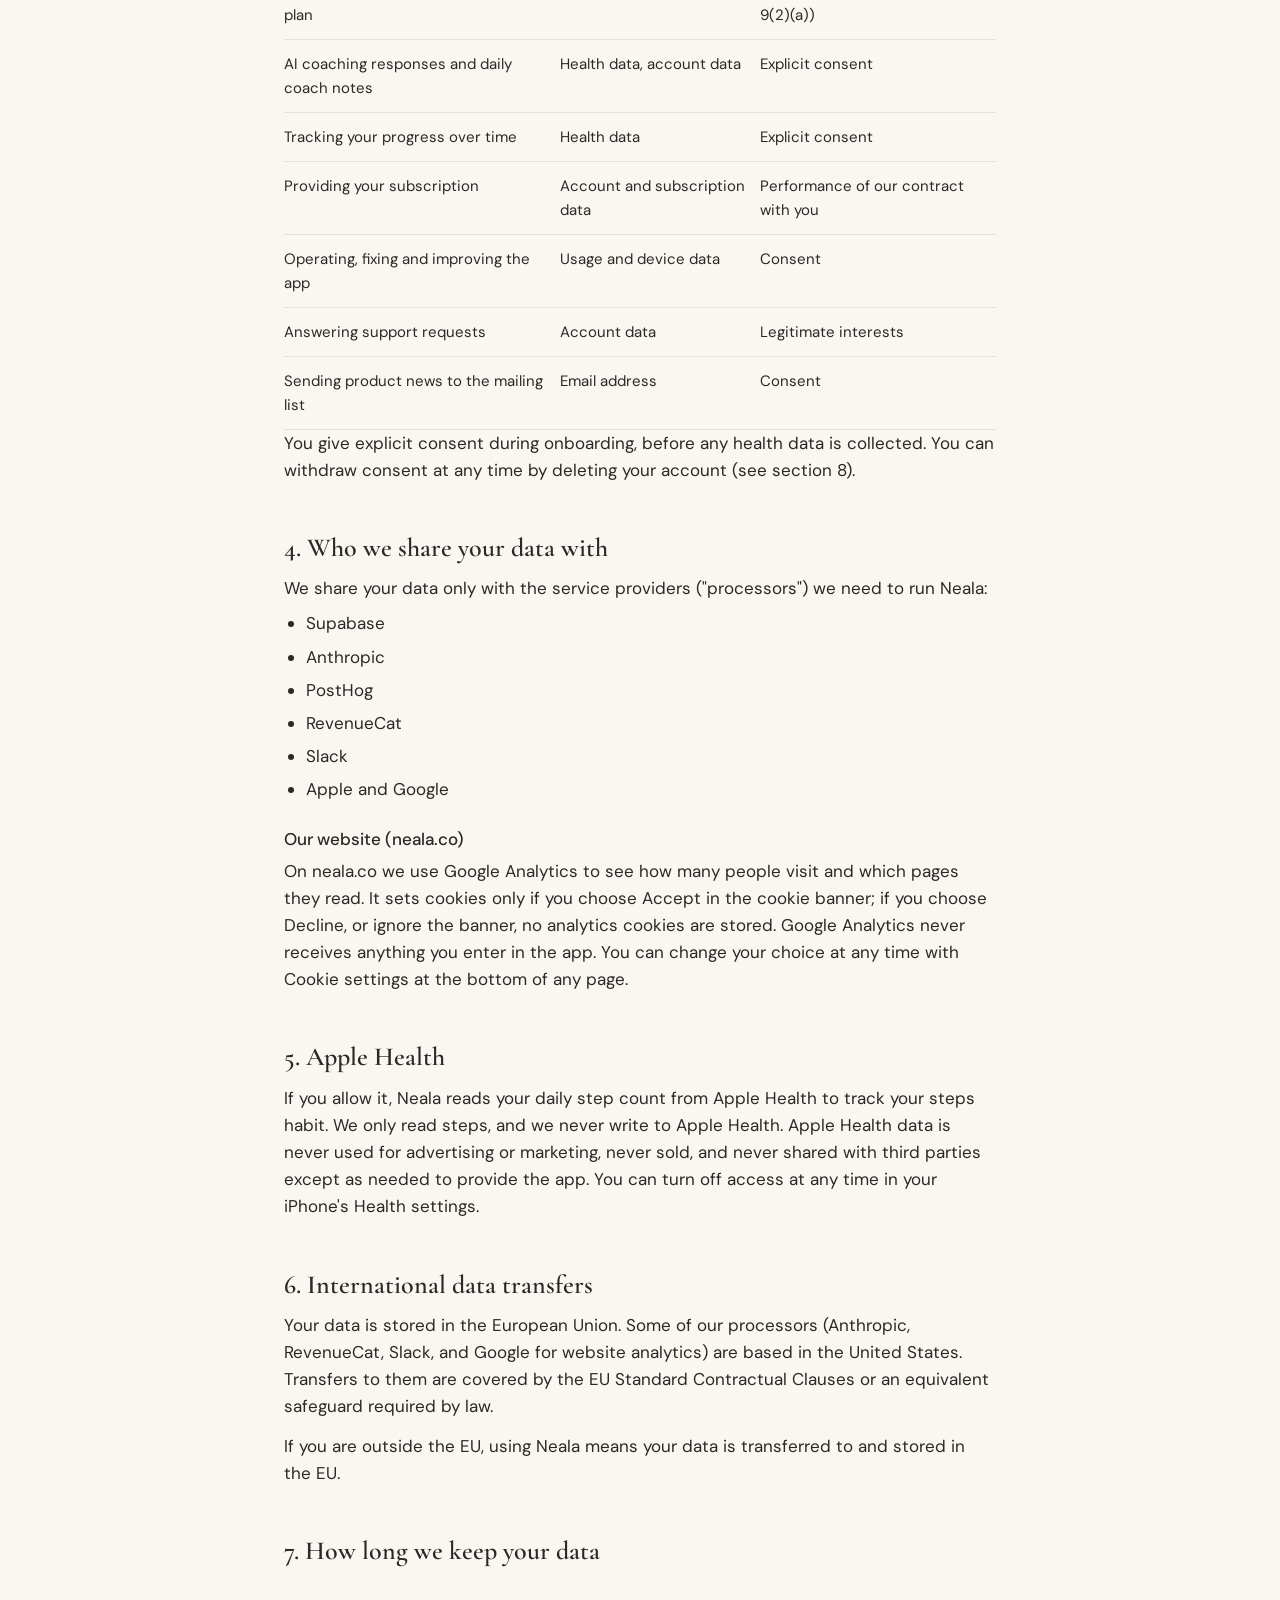
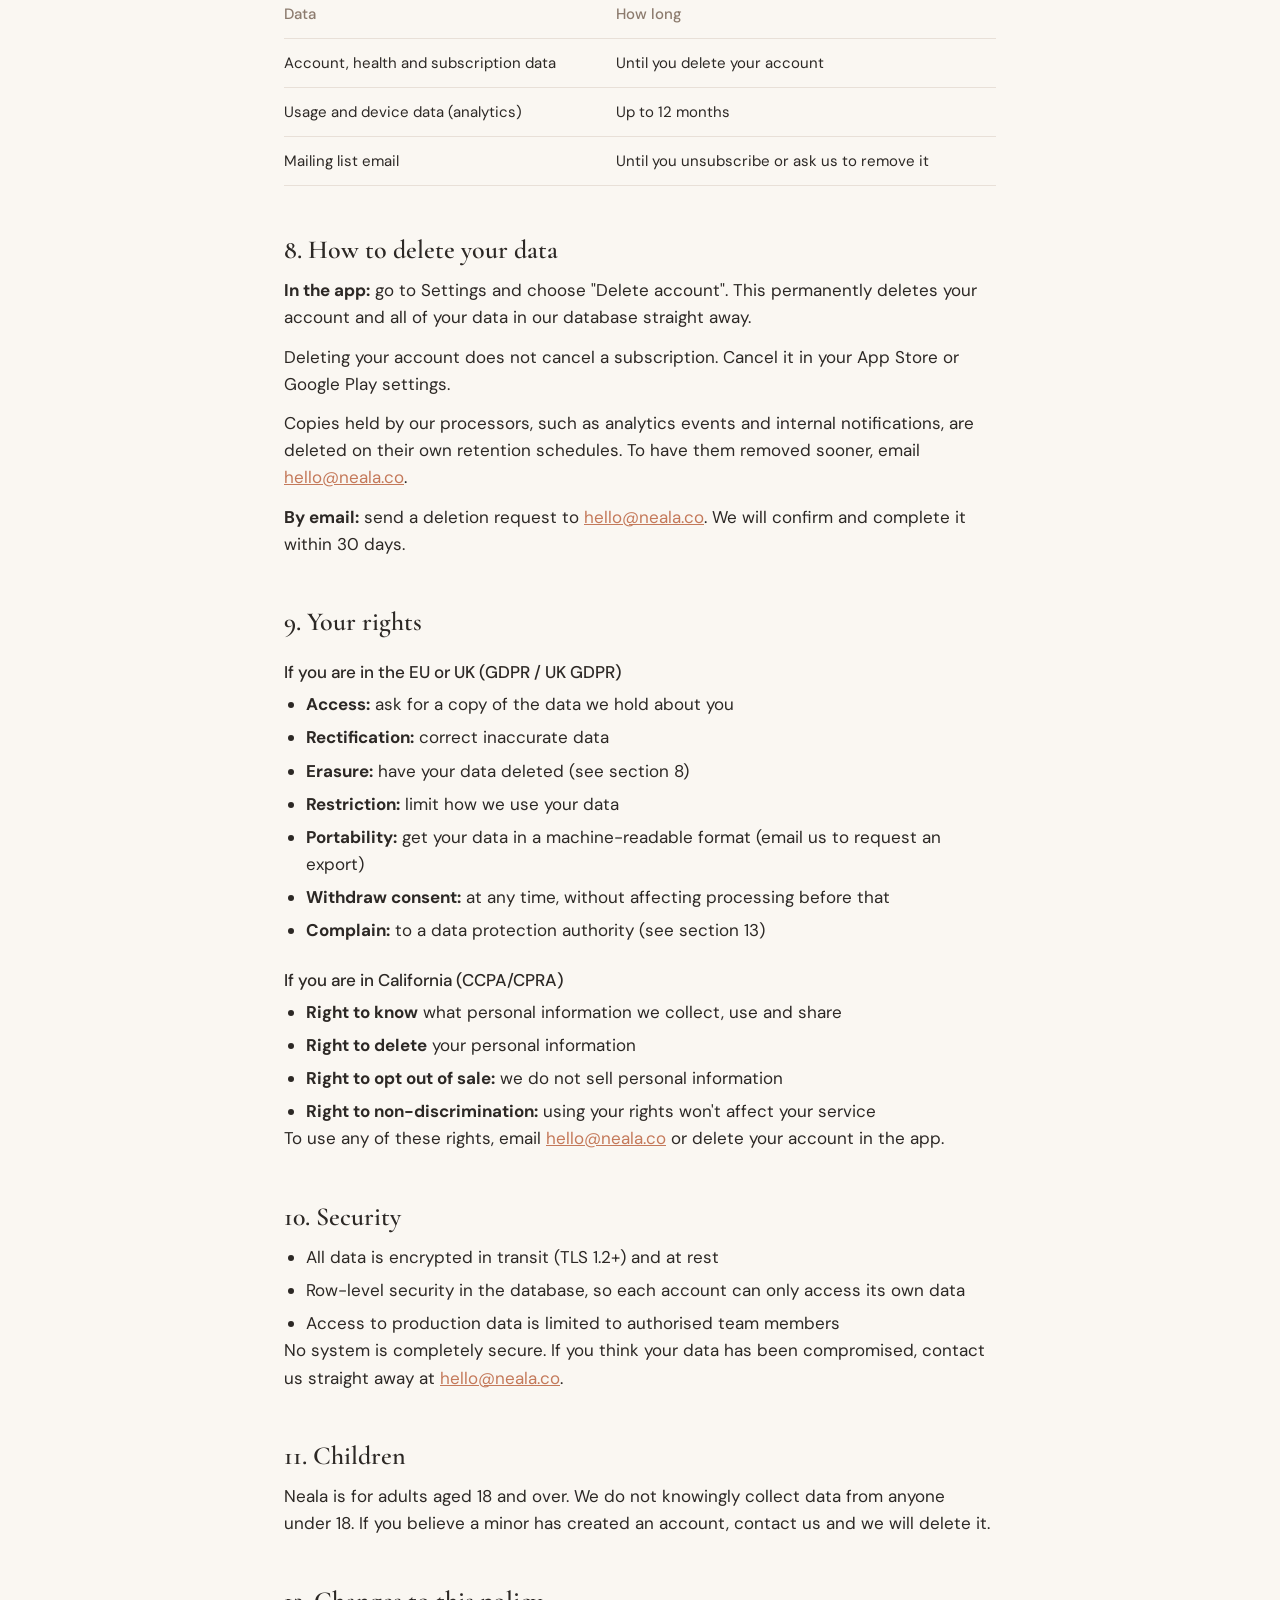
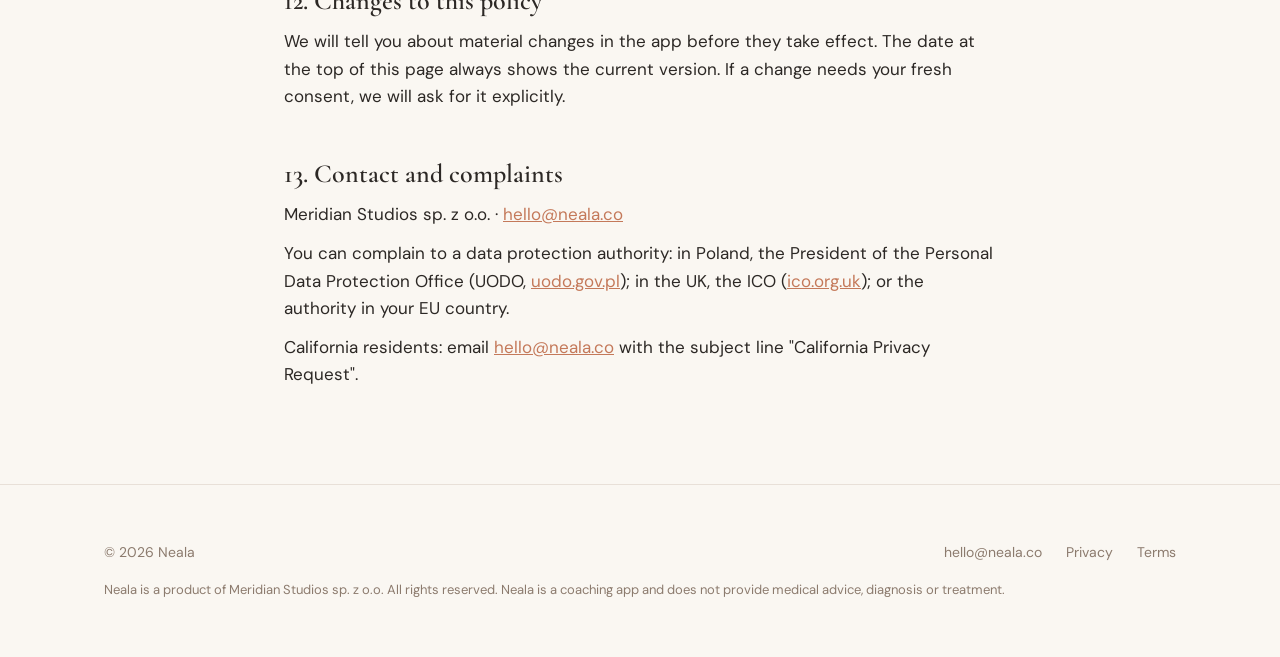
==== commit 5eaf5741: "Cookie banner: standard wording (LUN-166) Co-Authored-By: Claude Opus 5.5 (1M context) <noreply@anth" ====
--- a/privacy/index.html
+++ b/privacy/index.html
@@ -113,7 +113,7 @@
     </ul>
 
     <h3 id="website">Our website (neala.co)</h3>
-    <p>On neala.co we use Google Analytics to see how many people visit and which pages they read. It sets cookies only if you choose Accept in the cookie banner; if you choose No thanks, or ignore the banner, no analytics cookies are stored. Google Analytics never receives anything you enter in the app. You can change your choice at any time with Cookie settings at the bottom of any page.</p>
+    <p>On neala.co we use Google Analytics to see how many people visit and which pages they read. It sets cookies only if you choose Accept in the cookie banner; if you choose Decline, or ignore the banner, no analytics cookies are stored. Google Analytics never receives anything you enter in the app. You can change your choice at any time with Cookie settings at the bottom of any page.</p>
 
     <h2>5. Apple Health</h2>
     <p>If you allow it, Neala reads your daily step count from Apple Health to track your steps habit. We only read steps, and we never write to Apple Health. Apple Health data is never used for advertising or marketing, never sold, and never shared with third parties except as needed to provide the app. You can turn off access at any time in your iPhone's Health settings.</p>
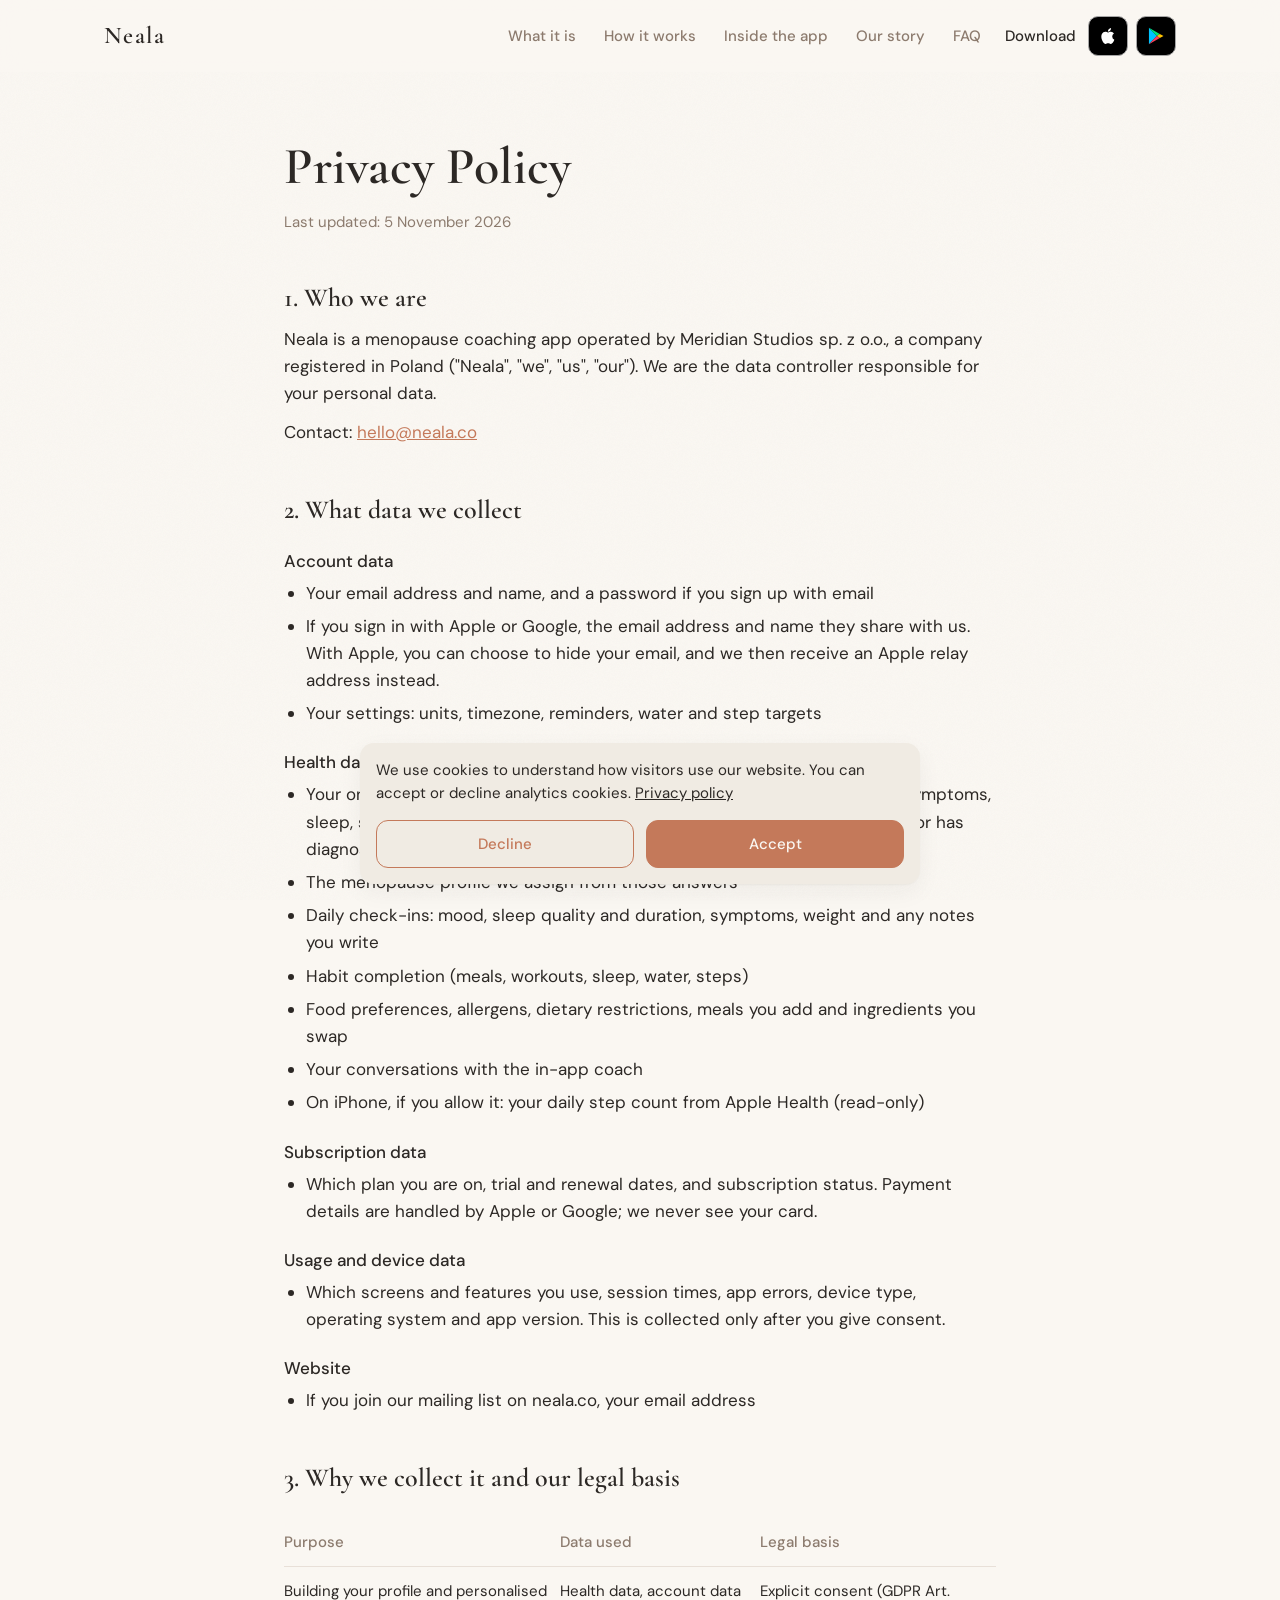
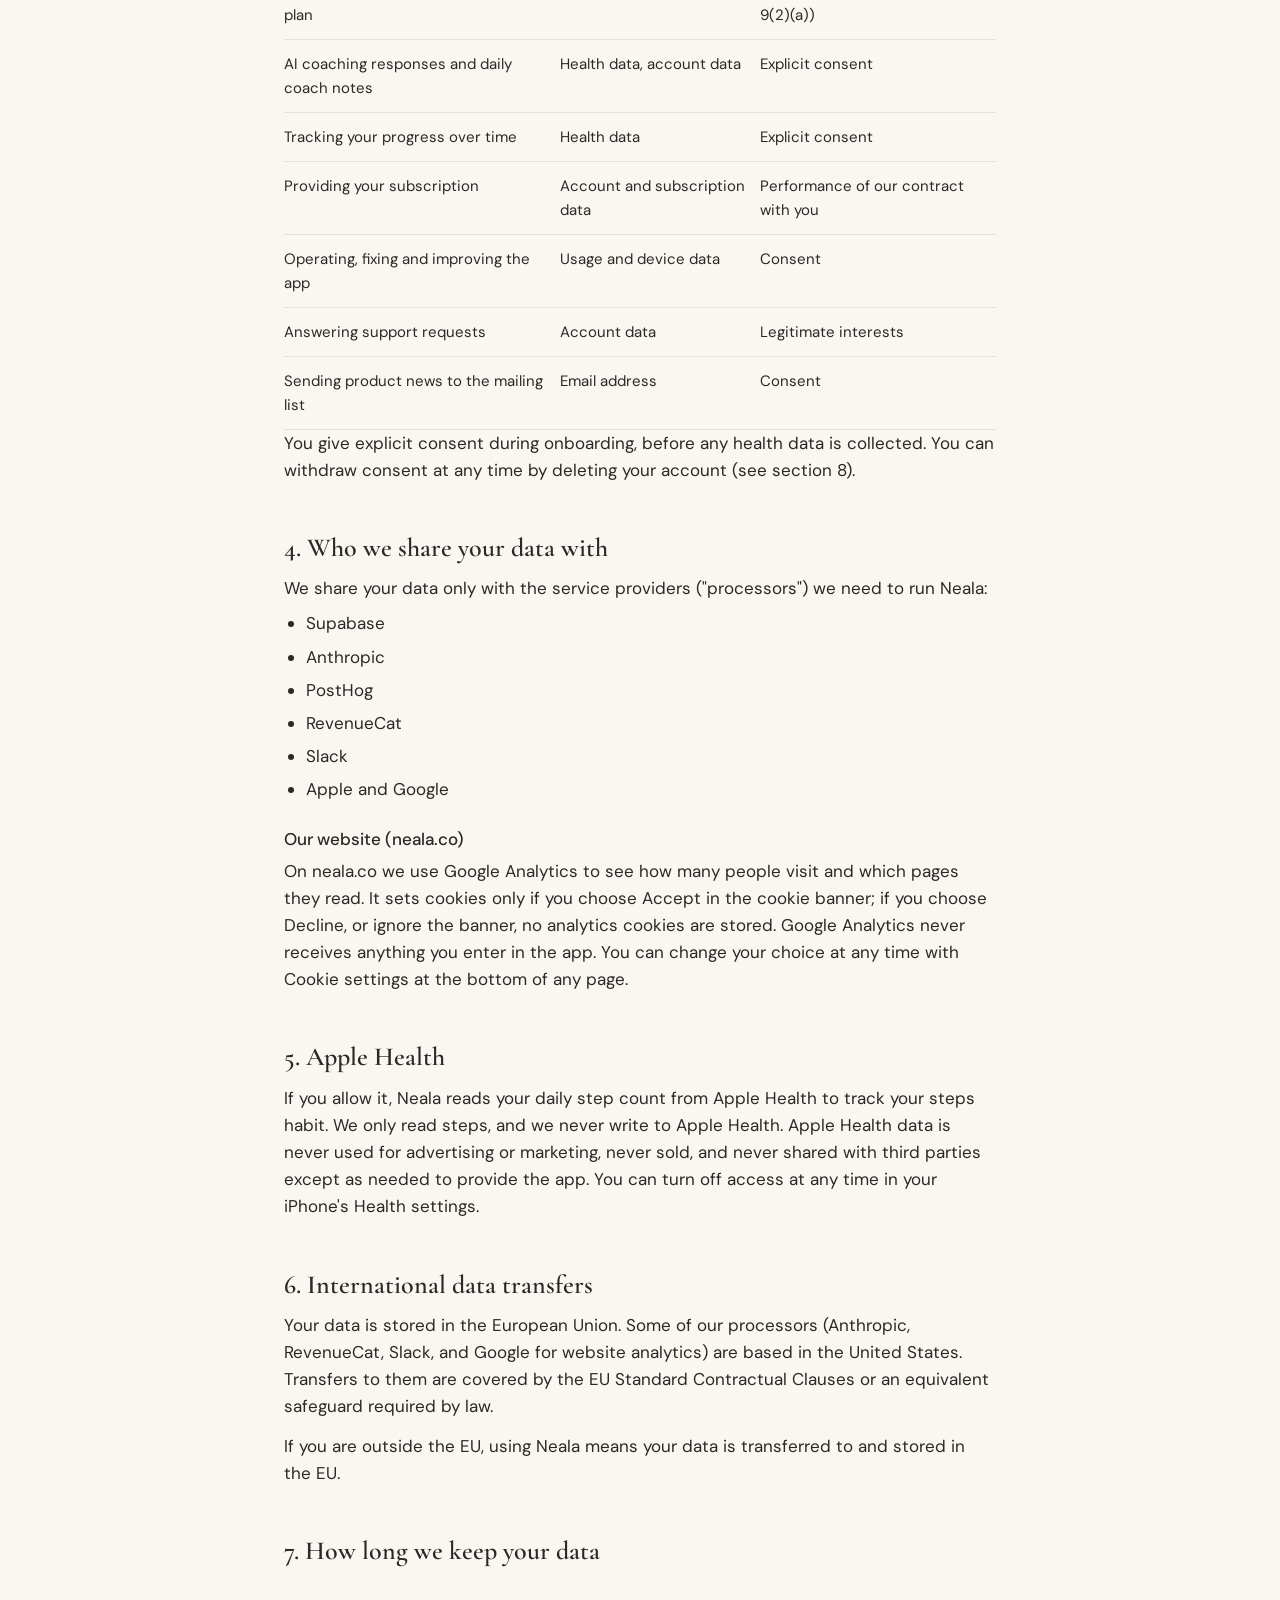
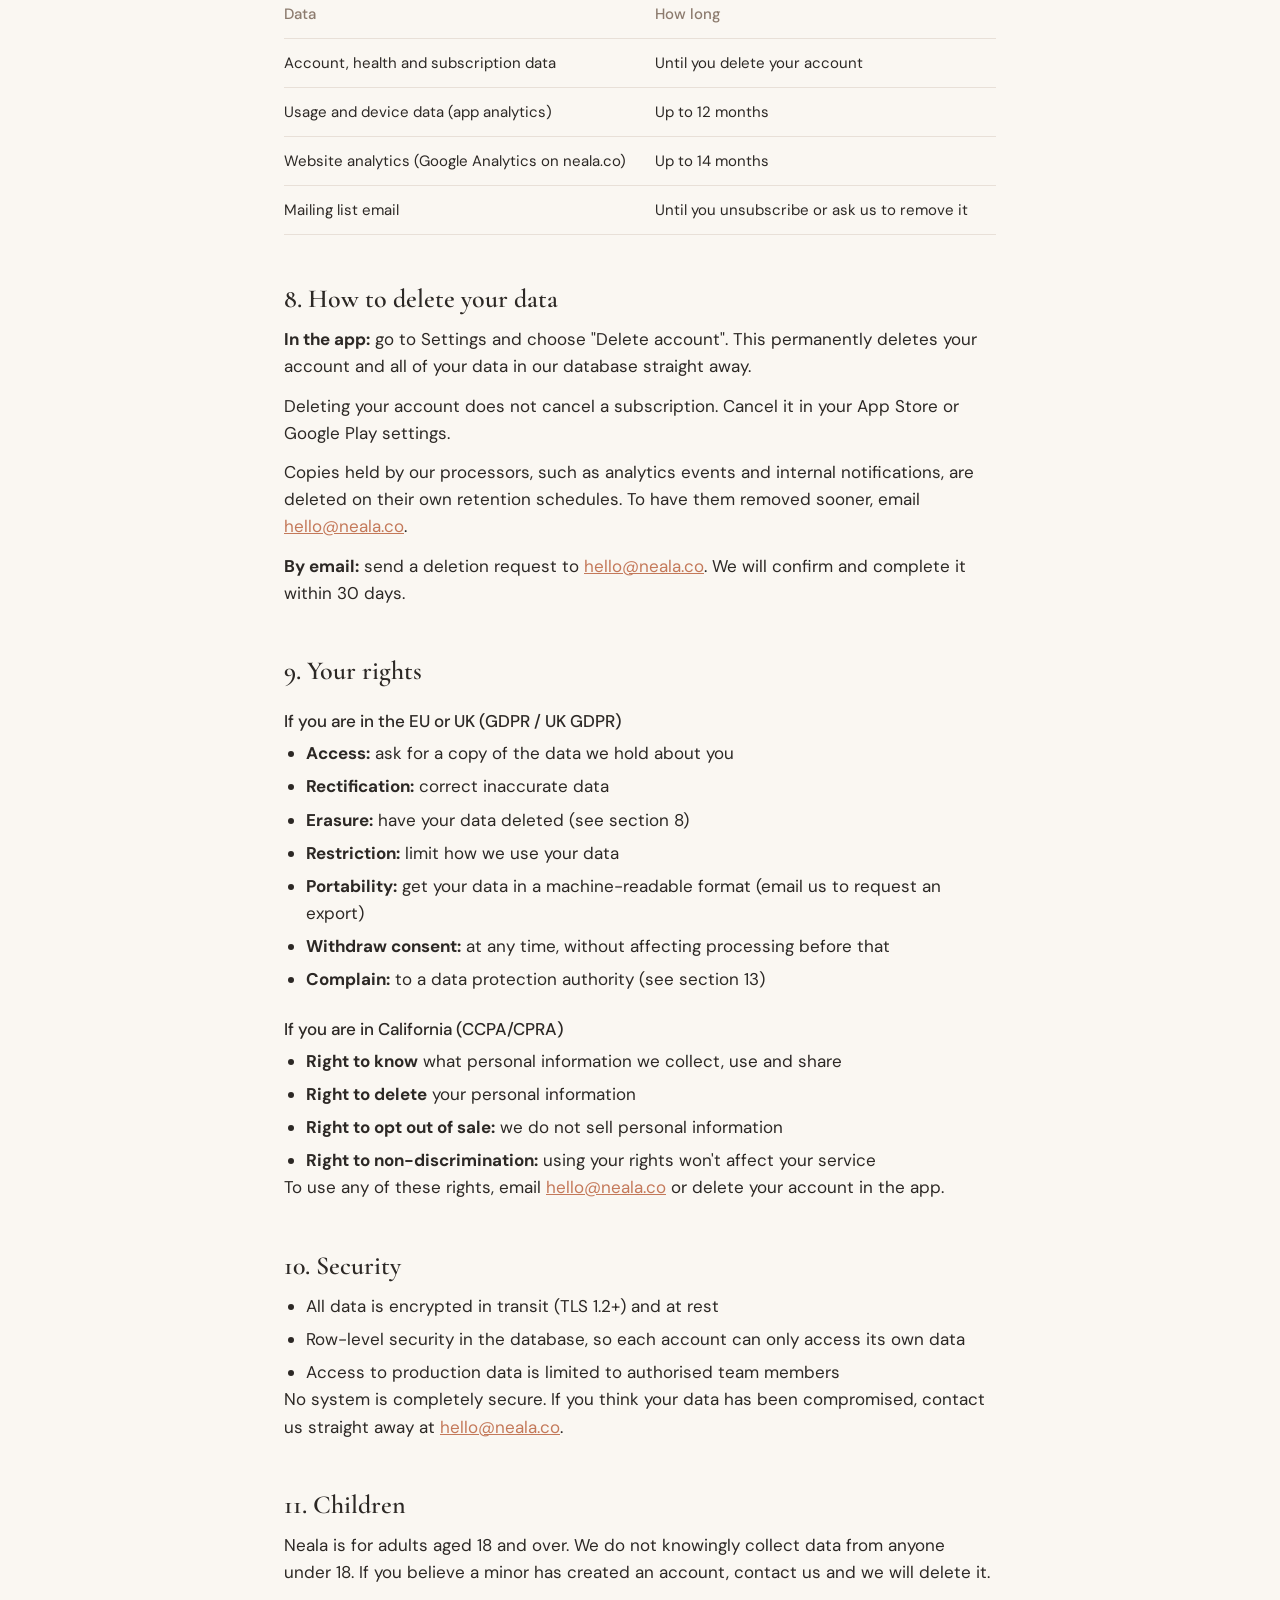
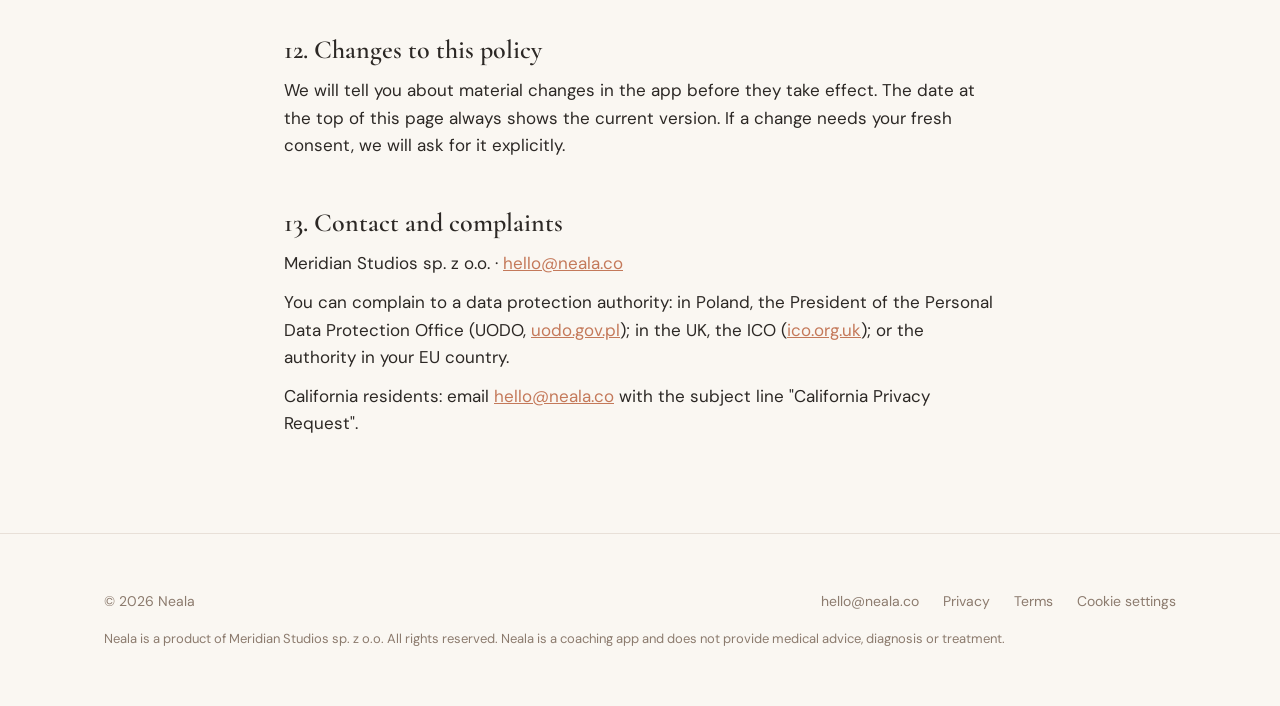
==== commit f3a133ab: "privacy: website analytics kept up to 14 months (GA retention setting) Co-Authored-By: Claude Opus 5" ====
--- a/privacy/index.html
+++ b/privacy/index.html
@@ -128,7 +128,8 @@
         <thead><tr><th>Data</th><th>How long</th></tr></thead>
         <tbody>
           <tr><td>Account, health and subscription data</td><td>Until you delete your account</td></tr>
-          <tr><td>Usage and device data (analytics)</td><td>Up to 12 months</td></tr>
+          <tr><td>Usage and device data (app analytics)</td><td>Up to 12 months</td></tr>
+          <tr><td>Website analytics (Google Analytics on neala.co)</td><td>Up to 14 months</td></tr>
           <tr><td>Mailing list email</td><td>Until you unsubscribe or ask us to remove it</td></tr>
         </tbody>
       </table>
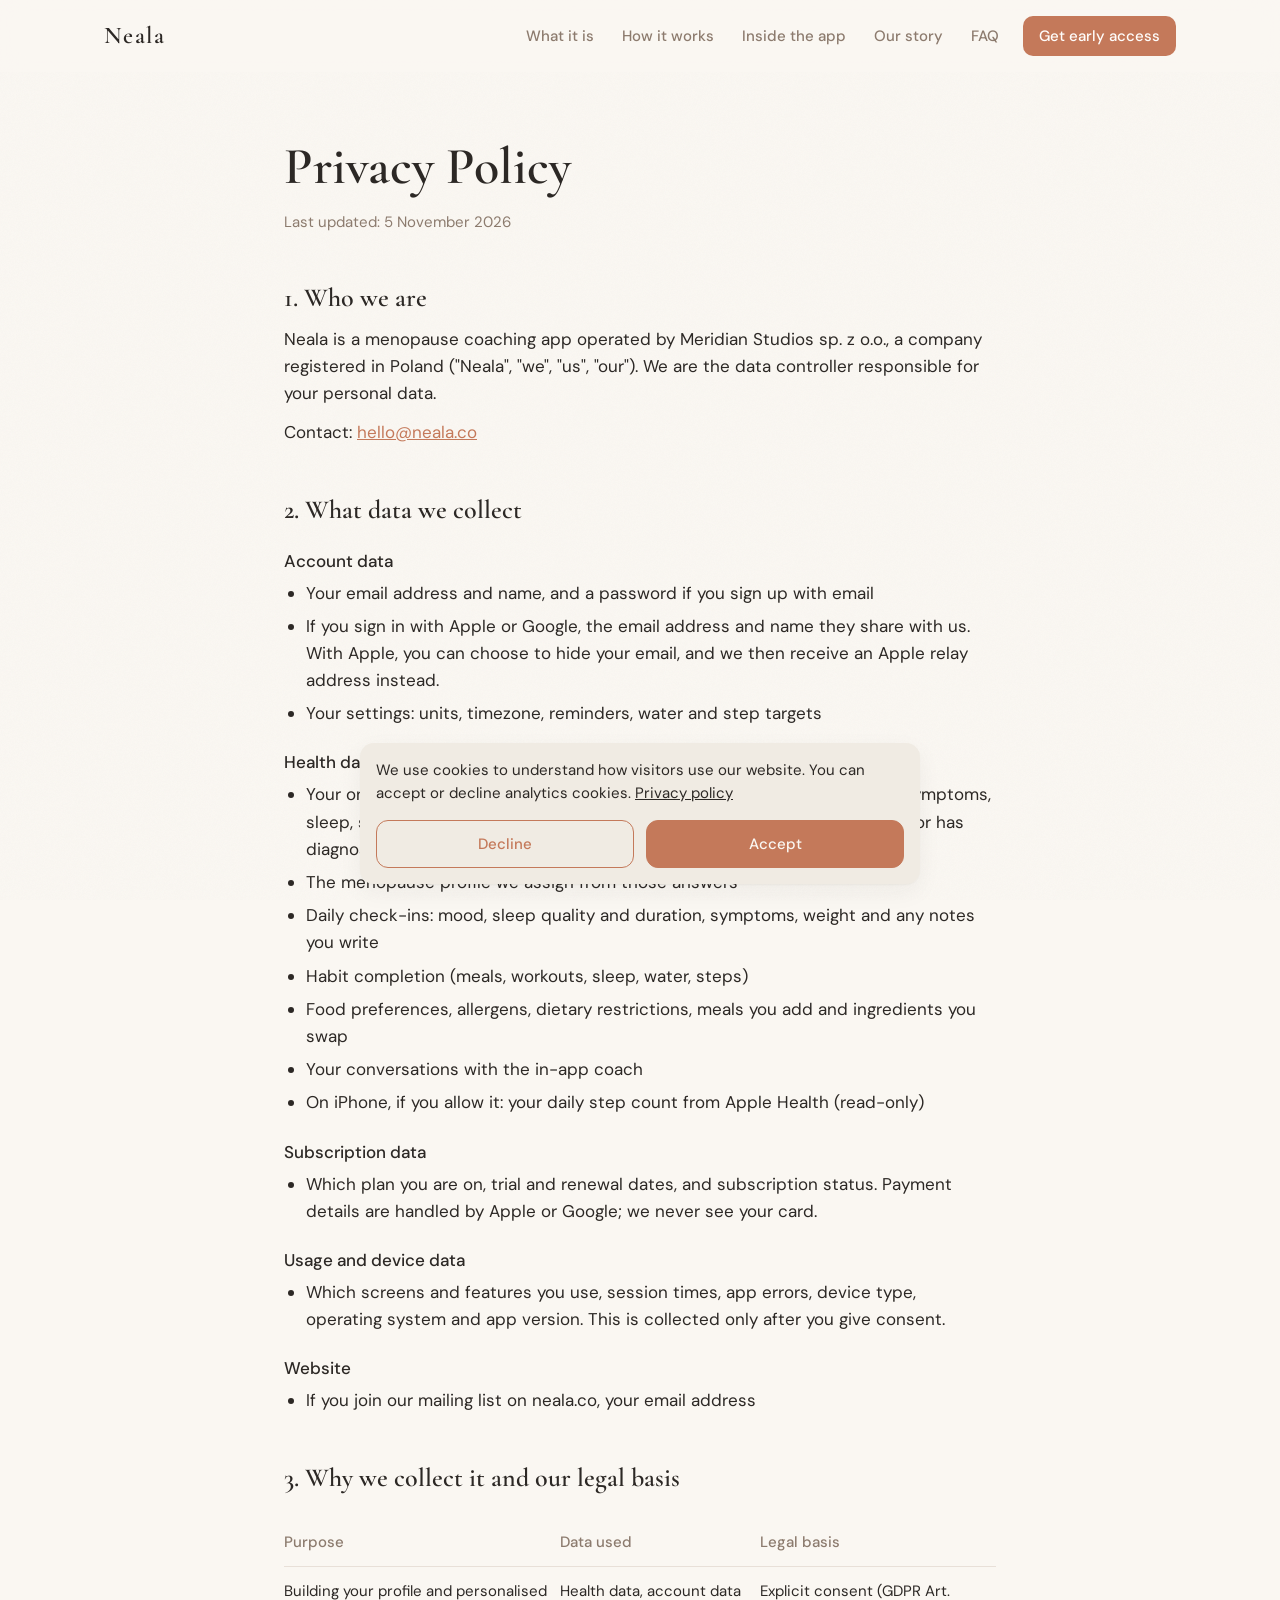
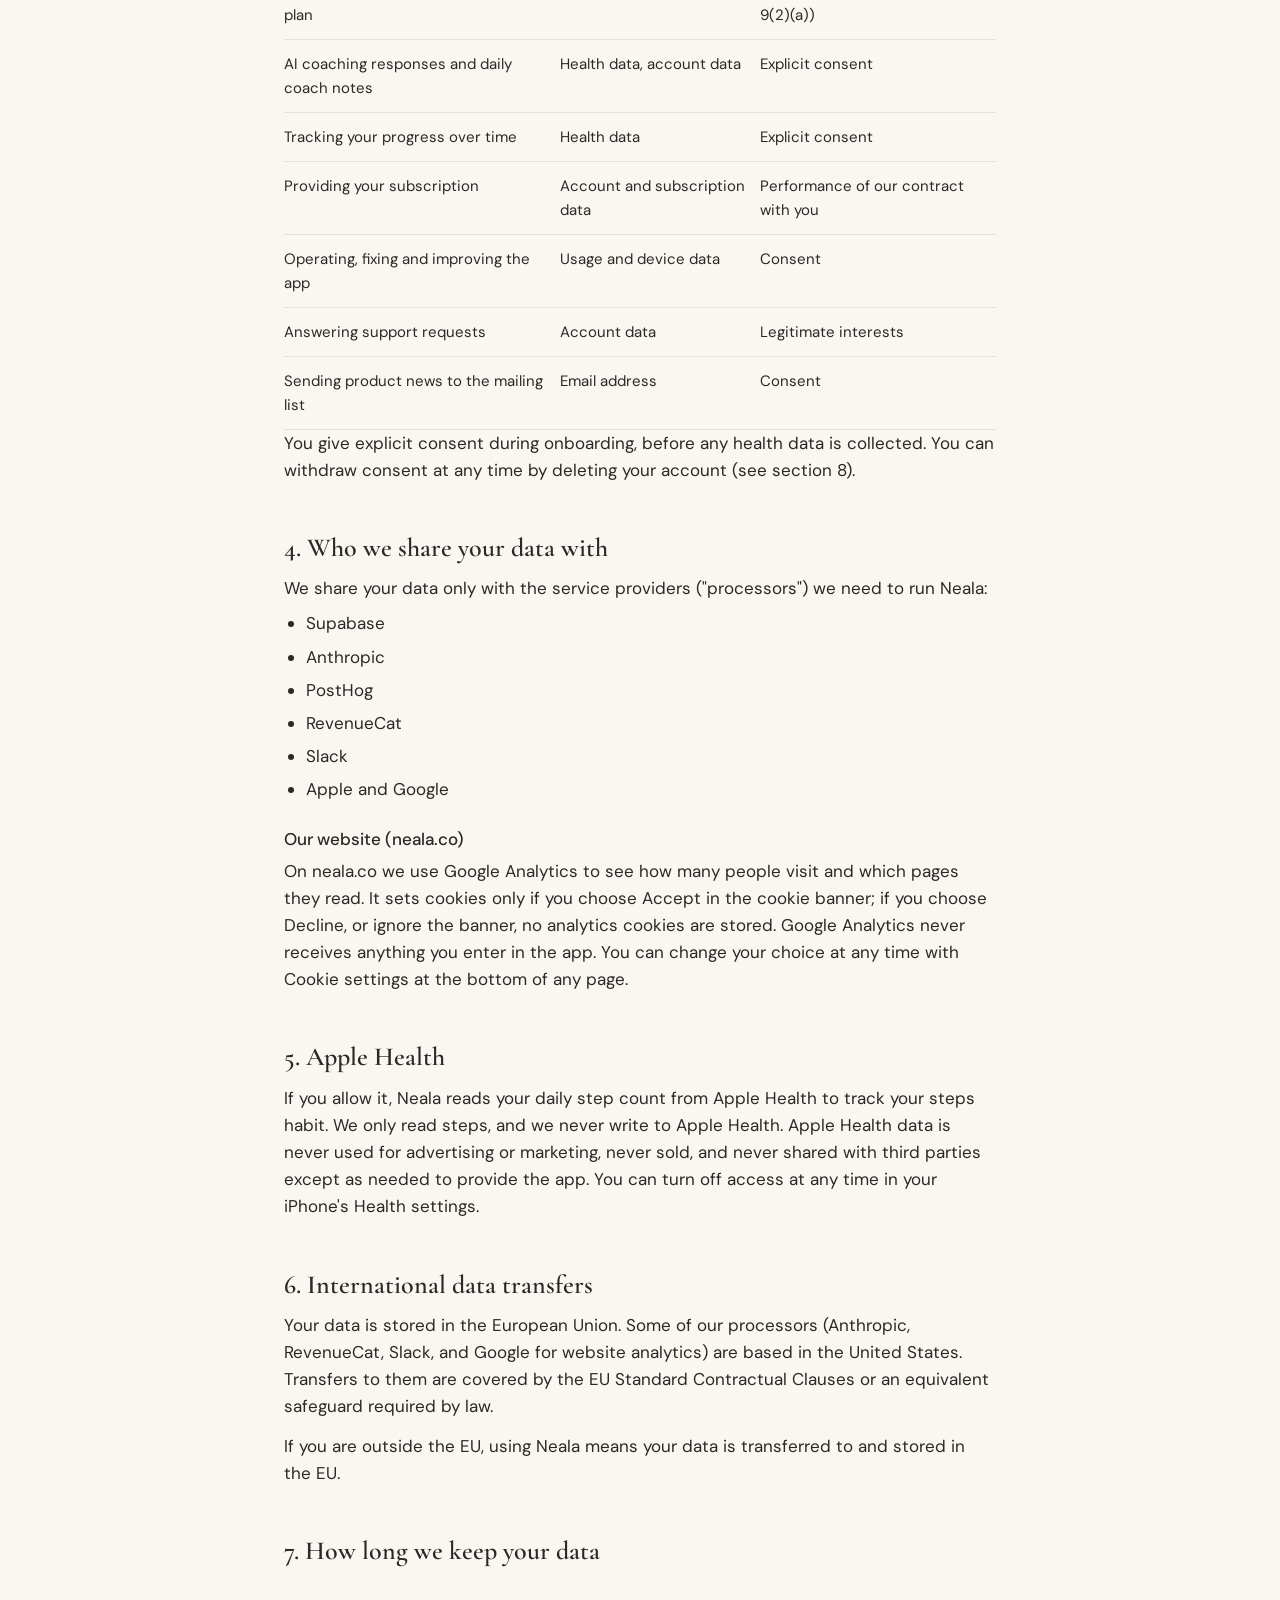
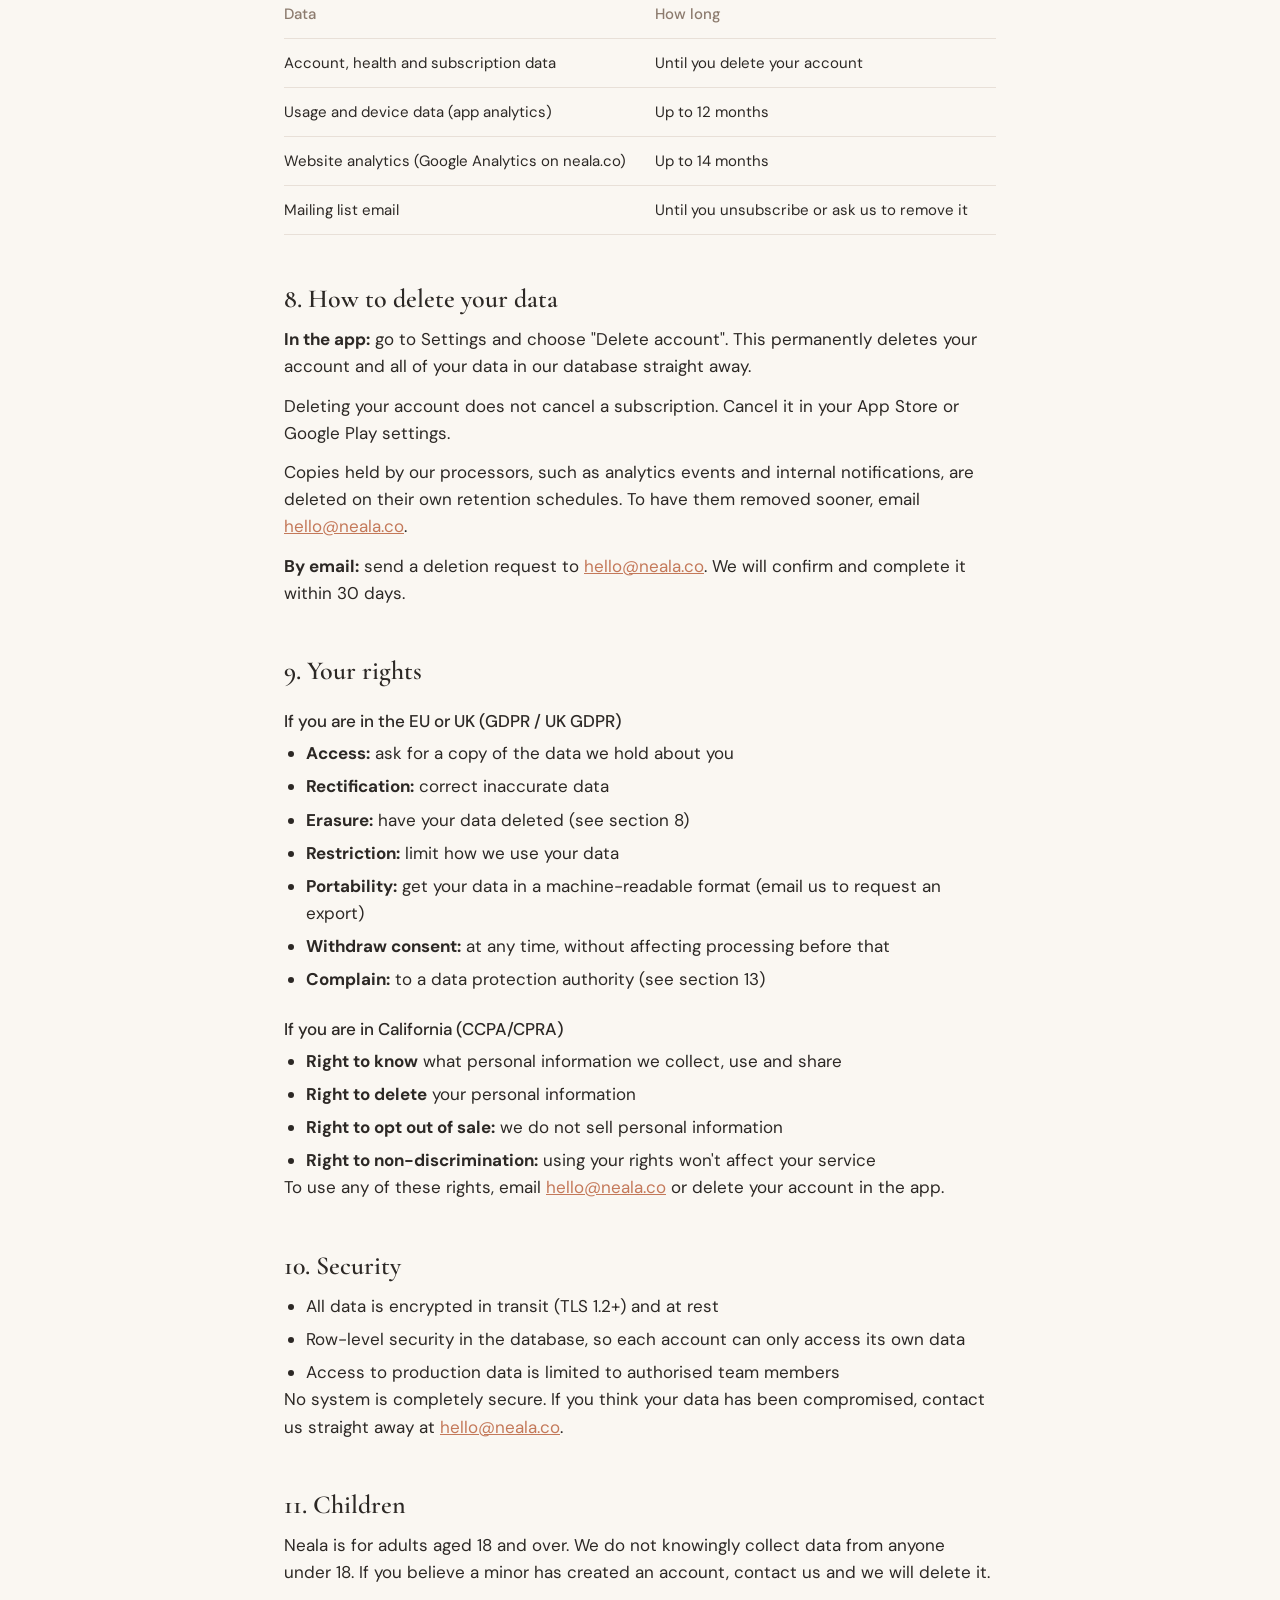
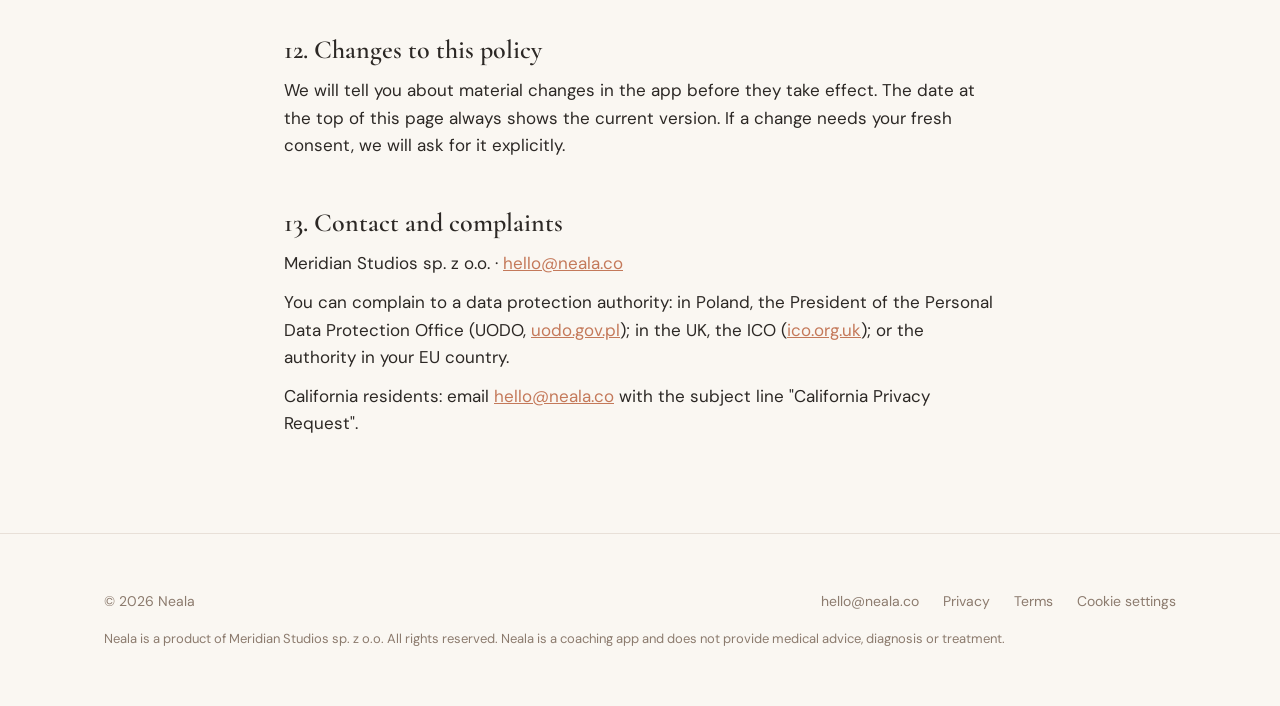
==== commit 7a992b95: "Pre-launch: store buttons become one-step email sign-up to the waitlist Hero, quote band and closing" ====
--- a/privacy/index.html
+++ b/privacy/index.html
@@ -35,12 +35,7 @@
       <a href="/#story">Our story</a>
       <a href="/#faq">FAQ</a>
     </nav>
-    <!-- App Store record: bundle com.lunahealth.app, Apple ID 6780959532. -->
-    <div class="nav-download">
-      <span class="nav-download-label">Download</span>
-      <a class="store-chip" href="https://apps.apple.com/app/id6780959532" aria-label="Download on the App Store"><svg aria-hidden="true"><use href="#i-apple"/></svg></a>
-      <a class="store-chip" href="#" aria-label="Get it on Google Play"><svg aria-hidden="true"><use href="#i-play"/></svg></a>
-    </div>
+    <a class="btn btn--sm" href="/#top">Get early access</a>
   </div>
 </header>
 
--- a/assets/styles.css
+++ b/assets/styles.css
@@ -119,6 +119,7 @@
 .btn:hover { background: var(--primary-press); }
 .btn:active { transform: translateY(1px); }
 .btn svg { width: 20px; height: 20px; fill: currentColor; stroke: none; }
+.btn--sm { height: 40px; padding: 0 16px; border-radius: 10px; font-size: 15px; white-space: nowrap; }
 
 /* Store buttons follow the official badge look: black, thin grey rim,
    small line over the store name. */
@@ -144,7 +145,6 @@
   .store-badge { height: 46px; padding: 0 12px 0 10px; gap: 8px; font-size: 17px; border-radius: 8px; }
   .store-badge svg { width: 22px; height: 22px; }
   .store-badge small { font-size: 10px; }
-  .band-cta, .closing .cta-row { justify-content: center; }
 }
 
 /* ---------- Header ---------- */
@@ -175,19 +175,6 @@
 .nav a:hover, .nav a.is-active { color: var(--ink); }
 
 @media (max-width: 900px) { .nav { display: none; } }
-
-/* Header download: one label, two store chips, sized to sit with the nav links. */
-.nav-download { display: flex; align-items: center; gap: 8px; }
-.nav-download-label { font: 500 15px var(--sans); color: var(--ink); margin-right: 4px; }
-/* The store badges cut down to their logos. */
-.store-chip {
-  display: grid; place-items: center; width: 40px; height: 40px; border-radius: 10px;
-  background: #000; color: #fff; border: 1px solid #A6A6A6;
-  transition: background .2s ease, transform .2s ease;
-}
-.store-chip:hover { background: #1F1F1F; }
-.store-chip:active { transform: translateY(1px); }
-.store-chip svg { width: 20px; height: 20px; fill: currentColor; }
 
 /* ---------- Hero ---------- */
 
@@ -255,8 +242,8 @@
   .hero-copy { display: contents; }
   .hero p.lead { max-width: none; font-size: 17px; }
   .hero-media { order: 1; margin-bottom: 28px; }
-  .hero .cta-row, .hero .badges { order: 2; }
-  .hero .cta-row { justify-content: center; }
+  .hero .signup, .hero .badges { order: 2; }
+  .hero .signup { margin-inline: auto; text-align: center; }
 }
 
 /* ---------- Photo placeholders ----------
@@ -437,34 +424,40 @@
 .closing { background: var(--primary); color: #FFFDFB; text-align: center; }
 .closing h2 { margin-bottom: 20px; }
 .closing p { color: rgba(255, 253, 251, .82); max-width: 52ch; margin: 0 auto 32px; font-size: 18px; }
-.closing .cta-row { justify-content: center; }
-
-/* ---------- Waitlist ---------- */
-
-.updates { background: var(--surface); text-align: center; }
-.waitlist { max-width: 560px; margin: 0 auto; }
-.waitlist h2 { margin-bottom: 12px; }
-.waitlist-label { font-size: 17px; color: var(--muted); margin-bottom: 28px; }
-
-.waitlist form { display: flex; flex-direction: column; gap: 12px; }
+.closing .signup { margin-inline: auto; }
+
+/* ---------- Waitlist sign-up ----------
+   One-step email form (input + send) used in the hero, the quote band and the
+   closing section. On the coloured bands the button flips to parchment so it
+   doesn't disappear into the background. */
+
+.signup { width: 100%; max-width: 520px; }
+.signup-form { display: flex; flex-direction: column; gap: 12px; }
 @media (min-width: 520px) {
-  .waitlist form { flex-direction: row; }
-  .waitlist input { flex: 1; }
-}
-
-.waitlist input {
+  .signup-form { flex-direction: row; }
+  .signup-form input { flex: 1; min-width: 0; }
+}
+
+.signup-form input {
   height: 56px; padding: 0 18px;
   border: 1.5px solid var(--line); border-radius: 14px;
   background: var(--bg); color: var(--ink);
   font: 400 17px var(--sans); width: 100%;
 }
-.waitlist input::placeholder { color: var(--muted); }
-.waitlist input:focus { outline: none; border-color: var(--primary); }
-
-.waitlist button { flex: 0 0 auto; }
-.waitlist button:disabled { opacity: .5; cursor: default; }
+.signup-form input::placeholder { color: var(--muted); }
+.signup-form input:focus { outline: none; border-color: var(--primary); }
+
+.signup-form button { flex: 0 0 auto; }
+.signup-form button:disabled { opacity: .5; cursor: default; }
 
 .msg { font-size: 15px; min-height: 24px; margin-top: 12px; color: var(--muted); }
+
+.band .signup-form input, .closing .signup-form input { border-color: transparent; }
+.band .signup-form input:focus, .closing .signup-form input:focus { border-color: var(--ink); }
+.closing .signup-form .btn { background: var(--bg); color: var(--primary); }
+.closing .signup-form .btn:hover { background: var(--surface); }
+.band .msg, .closing .signup .msg { color: rgba(255, 253, 251, .86); }
+.closing .signup .msg { margin: 12px 0 0; max-width: none; font-size: 15px; }
 
 /* ---------- Footer ---------- */
 
@@ -513,7 +506,7 @@
 
 /* ---------- CTA inside a coloured band ---------- */
 
-.band-cta { justify-content: center; margin-top: 40px; }
+.band-cta { margin: 40px auto 0; text-align: center; }
 
 /* ---------- Testimonial cards ---------- */
 
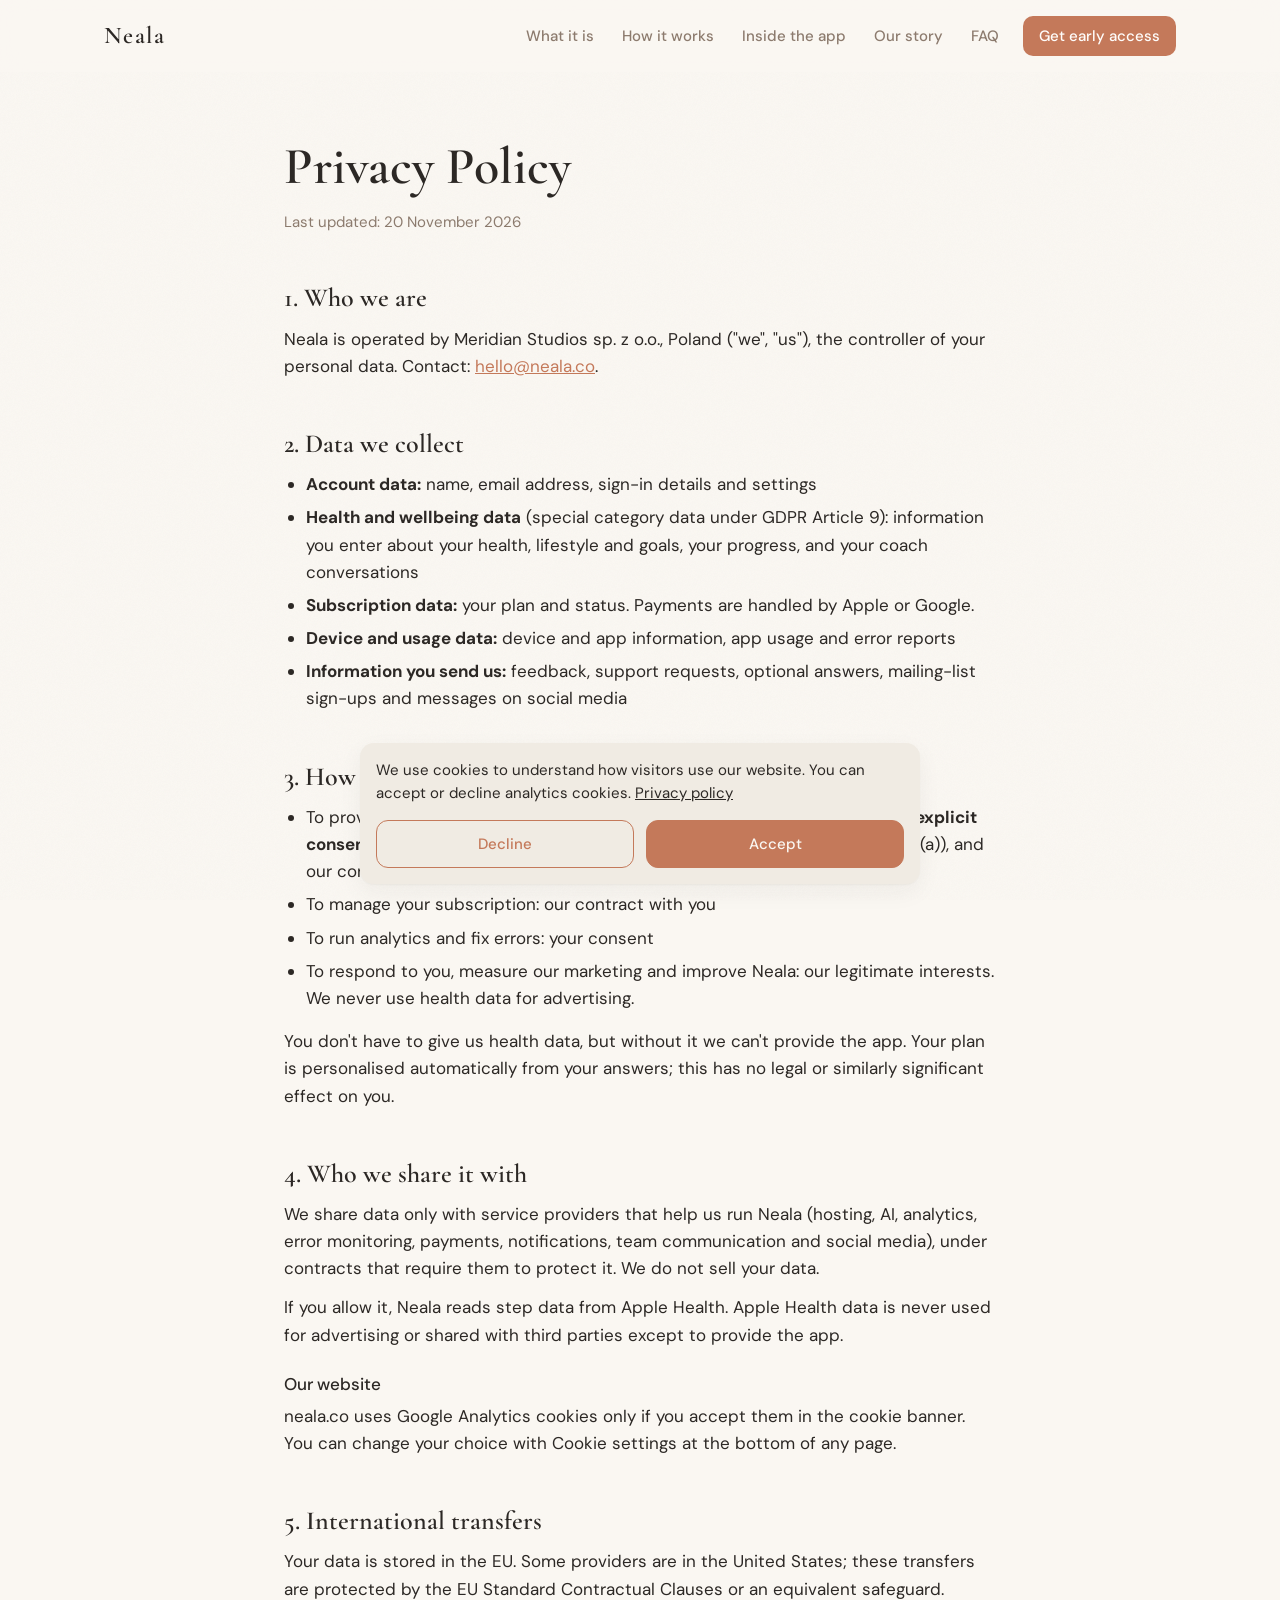
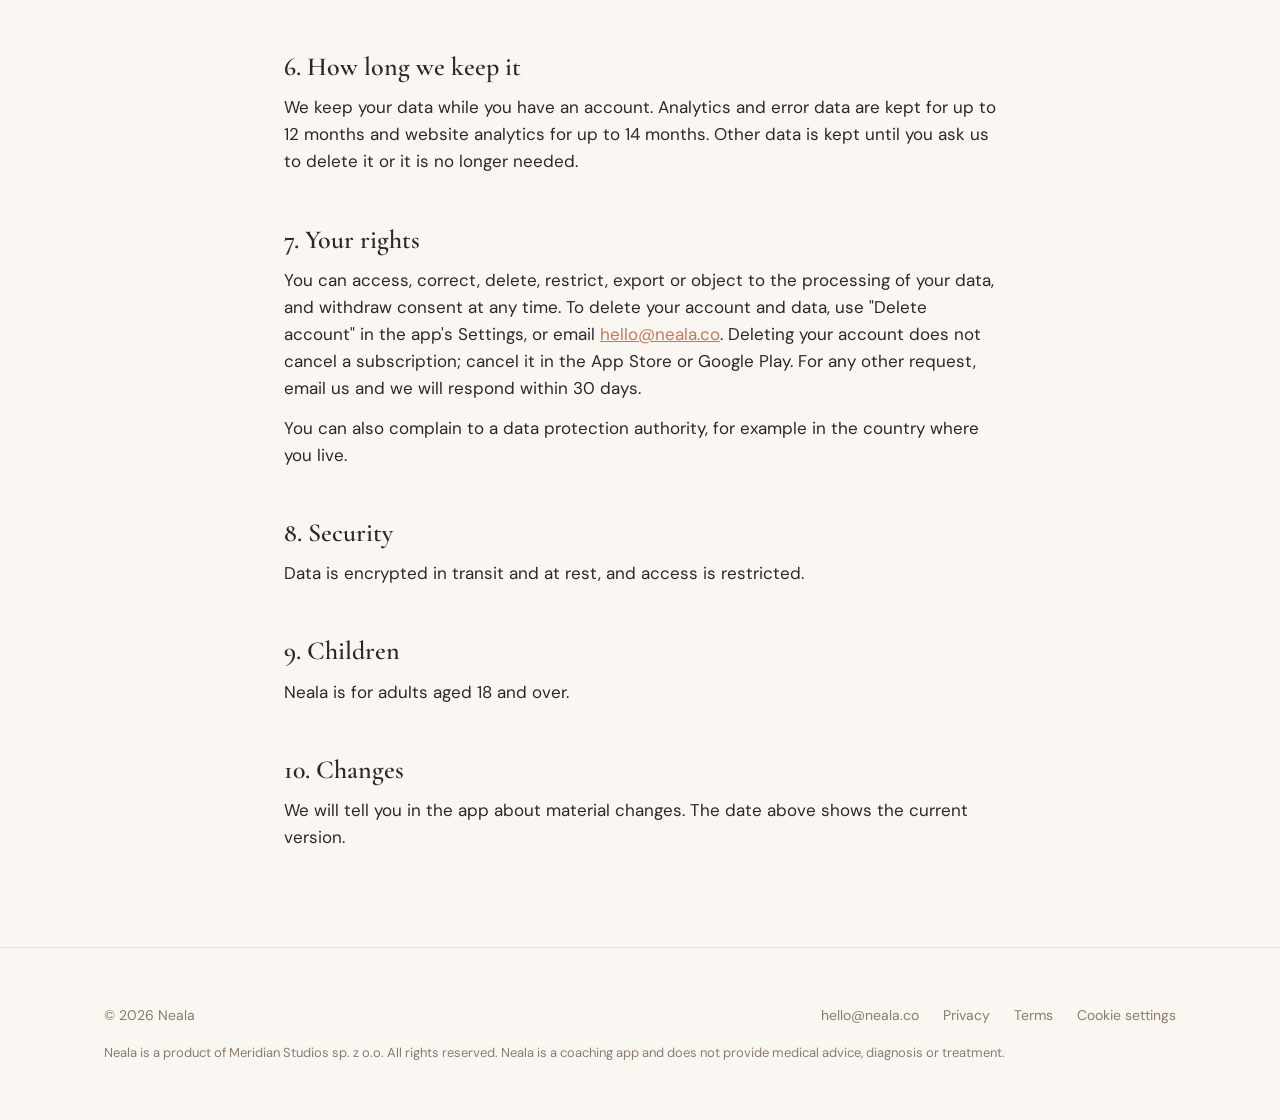
==== commit e0dcd37d: "privacy: minimal-compliance rewrite covering all current processors (LUN-182) Generalised to GDPR Ar" ====
--- a/privacy/index.html
+++ b/privacy/index.html
@@ -42,138 +42,55 @@
 <main class="legal-doc">
   <div class="container">
     <h1>Privacy Policy</h1>
-    <p class="updated">Last updated: 5 November 2026</p>
+    <p class="updated">Last updated: 20 November 2026</p>
 
     <h2>1. Who we are</h2>
-    <p>Neala is a menopause coaching app operated by Meridian Studios sp. z o.o., a company registered in Poland ("Neala", "we", "us", "our"). We are the data controller responsible for your personal data.</p>
+    <p>Neala is operated by Meridian Studios sp. z o.o., Poland ("we", "us"), the controller of your personal data. Contact: <a href="mailto:hello@neala.co">hello@neala.co</a>.</p>
     <!-- TODO: add the registered address and KRS number. -->
-    <p>Contact: <a href="mailto:hello@neala.co">hello@neala.co</a></p>
 
-    <h2>2. What data we collect</h2>
-    <h3>Account data</h3>
+    <h2>2. Data we collect</h2>
     <ul>
-      <li>Your email address and name, and a password if you sign up with email</li>
-      <li>If you sign in with Apple or Google, the email address and name they share with us. With Apple, you can choose to hide your email, and we then receive an Apple relay address instead.</li>
-      <li>Your settings: units, timezone, reminders, water and step targets</li>
-    </ul>
-    <h3>Health data (special category data under GDPR Article 9)</h3>
-    <ul>
-      <li>Your onboarding answers: age range, menopause stage, height and weight, symptoms, sleep, stress, energy, body image, intimacy, any conditions you tell us a doctor has diagnosed, your cycle, your relationship with food and your goals</li>
-      <li>The menopause profile we assign from those answers</li>
-      <li>Daily check-ins: mood, sleep quality and duration, symptoms, weight and any notes you write</li>
-      <li>Habit completion (meals, workouts, sleep, water, steps)</li>
-      <li>Food preferences, allergens, dietary restrictions, meals you add and ingredients you swap</li>
-      <li>Your conversations with the in-app coach</li>
-      <li>On iPhone, if you allow it: your daily step count from Apple Health (read-only)</li>
-    </ul>
-    <h3>Subscription data</h3>
-    <ul>
-      <li>Which plan you are on, trial and renewal dates, and subscription status. Payment details are handled by Apple or Google; we never see your card.</li>
-    </ul>
-    <h3>Usage and device data</h3>
-    <ul>
-      <li>Which screens and features you use, session times, app errors, device type, operating system and app version. This is collected only after you give consent.</li>
-    </ul>
-    <h3>Website</h3>
-    <ul>
-      <li>If you join our mailing list on neala.co, your email address</li>
+      <li><strong>Account data:</strong> name, email address, sign-in details and settings</li>
+      <li><strong>Health and wellbeing data</strong> (special category data under GDPR Article 9): information you enter about your health, lifestyle and goals, your progress, and your coach conversations</li>
+      <li><strong>Subscription data:</strong> your plan and status. Payments are handled by Apple or Google.</li>
+      <li><strong>Device and usage data:</strong> device and app information, app usage and error reports</li>
+      <li><strong>Information you send us:</strong> feedback, support requests, optional answers, mailing-list sign-ups and messages on social media</li>
     </ul>
 
-    <h2>3. Why we collect it and our legal basis</h2>
-    <div class="table-wrap">
-      <table>
-        <thead><tr><th>Purpose</th><th>Data used</th><th>Legal basis</th></tr></thead>
-        <tbody>
-          <tr><td>Building your profile and personalised plan</td><td>Health data, account data</td><td>Explicit consent (GDPR Art. 9(2)(a))</td></tr>
-          <tr><td>AI coaching responses and daily coach notes</td><td>Health data, account data</td><td>Explicit consent</td></tr>
-          <tr><td>Tracking your progress over time</td><td>Health data</td><td>Explicit consent</td></tr>
-          <tr><td>Providing your subscription</td><td>Account and subscription data</td><td>Performance of our contract with you</td></tr>
-          <tr><td>Operating, fixing and improving the app</td><td>Usage and device data</td><td>Consent</td></tr>
-          <tr><td>Answering support requests</td><td>Account data</td><td>Legitimate interests</td></tr>
-          <tr><td>Sending product news to the mailing list</td><td>Email address</td><td>Consent</td></tr>
-        </tbody>
-      </table>
-    </div>
-    <p>You give explicit consent during onboarding, before any health data is collected. You can withdraw consent at any time by deleting your account (see section 8).</p>
+    <h2>3. How we use it and why</h2>
+    <ul>
+      <li>To provide and personalise the app, including coaching and reminders: your <strong>explicit consent</strong>, given in the app before any health data is collected (GDPR Art. 9(2)(a)), and our contract with you</li>
+      <li>To manage your subscription: our contract with you</li>
+      <li>To run analytics and fix errors: your consent</li>
+      <li>To respond to you, measure our marketing and improve Neala: our legitimate interests. We never use health data for advertising.</li>
+    </ul>
+    <p>You don't have to give us health data, but without it we can't provide the app. Your plan is personalised automatically from your answers; this has no legal or similarly significant effect on you.</p>
 
-    <h2>4. Who we share your data with</h2>
-    <p>We share your data only with the service providers ("processors") we need to run Neala:</p>
-    <ul>
-      <li>Supabase</li>
-      <li>Anthropic</li>
-      <li>PostHog</li>
-      <li>RevenueCat</li>
-      <li>Slack</li>
-      <li>Apple and Google</li>
-    </ul>
+    <h2>4. Who we share it with</h2>
+    <p>We share data only with service providers that help us run Neala (hosting, AI, analytics, error monitoring, payments, notifications, team communication and social media), under contracts that require them to protect it. We do not sell your data.</p>
+    <p>If you allow it, Neala reads step data from Apple Health. Apple Health data is never used for advertising or shared with third parties except to provide the app.</p>
 
-    <h3 id="website">Our website (neala.co)</h3>
-    <p>On neala.co we use Google Analytics to see how many people visit and which pages they read. It sets cookies only if you choose Accept in the cookie banner; if you choose Decline, or ignore the banner, no analytics cookies are stored. Google Analytics never receives anything you enter in the app. You can change your choice at any time with Cookie settings at the bottom of any page.</p>
+    <h3 id="website">Our website</h3>
+    <p>neala.co uses Google Analytics cookies only if you accept them in the cookie banner. You can change your choice with Cookie settings at the bottom of any page.</p>
 
-    <h2>5. Apple Health</h2>
-    <p>If you allow it, Neala reads your daily step count from Apple Health to track your steps habit. We only read steps, and we never write to Apple Health. Apple Health data is never used for advertising or marketing, never sold, and never shared with third parties except as needed to provide the app. You can turn off access at any time in your iPhone's Health settings.</p>
+    <h2>5. International transfers</h2>
+    <p>Your data is stored in the EU. Some providers are in the United States; these transfers are protected by the EU Standard Contractual Clauses or an equivalent safeguard.</p>
 
-    <h2>6. International data transfers</h2>
-    <p>Your data is stored in the European Union. Some of our processors (Anthropic, RevenueCat, Slack, and Google for website analytics) are based in the United States. Transfers to them are covered by the EU Standard Contractual Clauses or an equivalent safeguard required by law.</p>
-    <p>If you are outside the EU, using Neala means your data is transferred to and stored in the EU.</p>
+    <h2>6. How long we keep it</h2>
+    <p>We keep your data while you have an account. Analytics and error data are kept for up to 12 months and website analytics for up to 14 months. Other data is kept until you ask us to delete it or it is no longer needed.</p>
 
-    <h2>7. How long we keep your data</h2>
-    <div class="table-wrap">
-      <table>
-        <thead><tr><th>Data</th><th>How long</th></tr></thead>
-        <tbody>
-          <tr><td>Account, health and subscription data</td><td>Until you delete your account</td></tr>
-          <tr><td>Usage and device data (app analytics)</td><td>Up to 12 months</td></tr>
-          <tr><td>Website analytics (Google Analytics on neala.co)</td><td>Up to 14 months</td></tr>
-          <tr><td>Mailing list email</td><td>Until you unsubscribe or ask us to remove it</td></tr>
-        </tbody>
-      </table>
-    </div>
+    <h2>7. Your rights</h2>
+    <p>You can access, correct, delete, restrict, export or object to the processing of your data, and withdraw consent at any time. To delete your account and data, use "Delete account" in the app's Settings, or email <a href="mailto:hello@neala.co">hello@neala.co</a>. Deleting your account does not cancel a subscription; cancel it in the App Store or Google Play. For any other request, email us and we will respond within 30 days.</p>
+    <p>You can also complain to a data protection authority, for example in the country where you live.</p>
 
-    <h2>8. How to delete your data</h2>
-    <p><strong>In the app:</strong> go to Settings and choose "Delete account". This permanently deletes your account and all of your data in our database straight away.</p>
-    <p>Deleting your account does not cancel a subscription. Cancel it in your App Store or Google Play settings.</p>
-    <p>Copies held by our processors, such as analytics events and internal notifications, are deleted on their own retention schedules. To have them removed sooner, email <a href="mailto:hello@neala.co">hello@neala.co</a>.</p>
-    <p><strong>By email:</strong> send a deletion request to <a href="mailto:hello@neala.co">hello@neala.co</a>. We will confirm and complete it within 30 days.</p>
+    <h2>8. Security</h2>
+    <p>Data is encrypted in transit and at rest, and access is restricted.</p>
 
-    <h2>9. Your rights</h2>
-    <h3>If you are in the EU or UK (GDPR / UK GDPR)</h3>
-    <ul>
-      <li><strong>Access:</strong> ask for a copy of the data we hold about you</li>
-      <li><strong>Rectification:</strong> correct inaccurate data</li>
-      <li><strong>Erasure:</strong> have your data deleted (see section 8)</li>
-      <li><strong>Restriction:</strong> limit how we use your data</li>
-      <li><strong>Portability:</strong> get your data in a machine-readable format (email us to request an export)</li>
-      <li><strong>Withdraw consent:</strong> at any time, without affecting processing before that</li>
-      <li><strong>Complain:</strong> to a data protection authority (see section 13)</li>
-    </ul>
-    <h3>If you are in California (CCPA/CPRA)</h3>
-    <ul>
-      <li><strong>Right to know</strong> what personal information we collect, use and share</li>
-      <li><strong>Right to delete</strong> your personal information</li>
-      <li><strong>Right to opt out of sale:</strong> we do not sell personal information</li>
-      <li><strong>Right to non-discrimination:</strong> using your rights won't affect your service</li>
-    </ul>
-    <p>To use any of these rights, email <a href="mailto:hello@neala.co">hello@neala.co</a> or delete your account in the app.</p>
+    <h2>9. Children</h2>
+    <p>Neala is for adults aged 18 and over.</p>
 
-    <h2>10. Security</h2>
-    <ul>
-      <li>All data is encrypted in transit (TLS 1.2+) and at rest</li>
-      <li>Row-level security in the database, so each account can only access its own data</li>
-      <li>Access to production data is limited to authorised team members</li>
-    </ul>
-    <p>No system is completely secure. If you think your data has been compromised, contact us straight away at <a href="mailto:hello@neala.co">hello@neala.co</a>.</p>
-
-    <h2>11. Children</h2>
-    <p>Neala is for adults aged 18 and over. We do not knowingly collect data from anyone under 18. If you believe a minor has created an account, contact us and we will delete it.</p>
-
-    <h2>12. Changes to this policy</h2>
-    <p>We will tell you about material changes in the app before they take effect. The date at the top of this page always shows the current version. If a change needs your fresh consent, we will ask for it explicitly.</p>
-
-    <h2>13. Contact and complaints</h2>
-    <p>Meridian Studios sp. z o.o. · <a href="mailto:hello@neala.co">hello@neala.co</a></p>
-    <p>You can complain to a data protection authority: in Poland, the President of the Personal Data Protection Office (UODO, <a href="https://uodo.gov.pl">uodo.gov.pl</a>); in the UK, the ICO (<a href="https://ico.org.uk">ico.org.uk</a>); or the authority in your EU country.</p>
-    <p>California residents: email <a href="mailto:hello@neala.co">hello@neala.co</a> with the subject line "California Privacy Request".</p>
+    <h2>10. Changes</h2>
+    <p>We will tell you in the app about material changes. The date above shows the current version.</p>
   </div>
 </main>
 
--- a/assets/styles.css
+++ b/assets/styles.css
@@ -535,6 +535,7 @@
 .legal-doc p, .legal-doc li { color: var(--ink); }
 .legal-doc p + p { margin-top: 12px; }
 .legal-doc ul { padding-left: 22px; margin: 8px 0 0; display: grid; gap: 6px; }
+.legal-doc ul + p { margin-top: 16px; }
 .legal-doc a { color: var(--primary); }
 .legal-doc table { width: 100%; border-collapse: collapse; margin-top: 12px; font-size: 15px; }
 .legal-doc th, .legal-doc td { text-align: left; vertical-align: top; padding: 12px 12px 12px 0; border-bottom: 1px solid var(--line); }
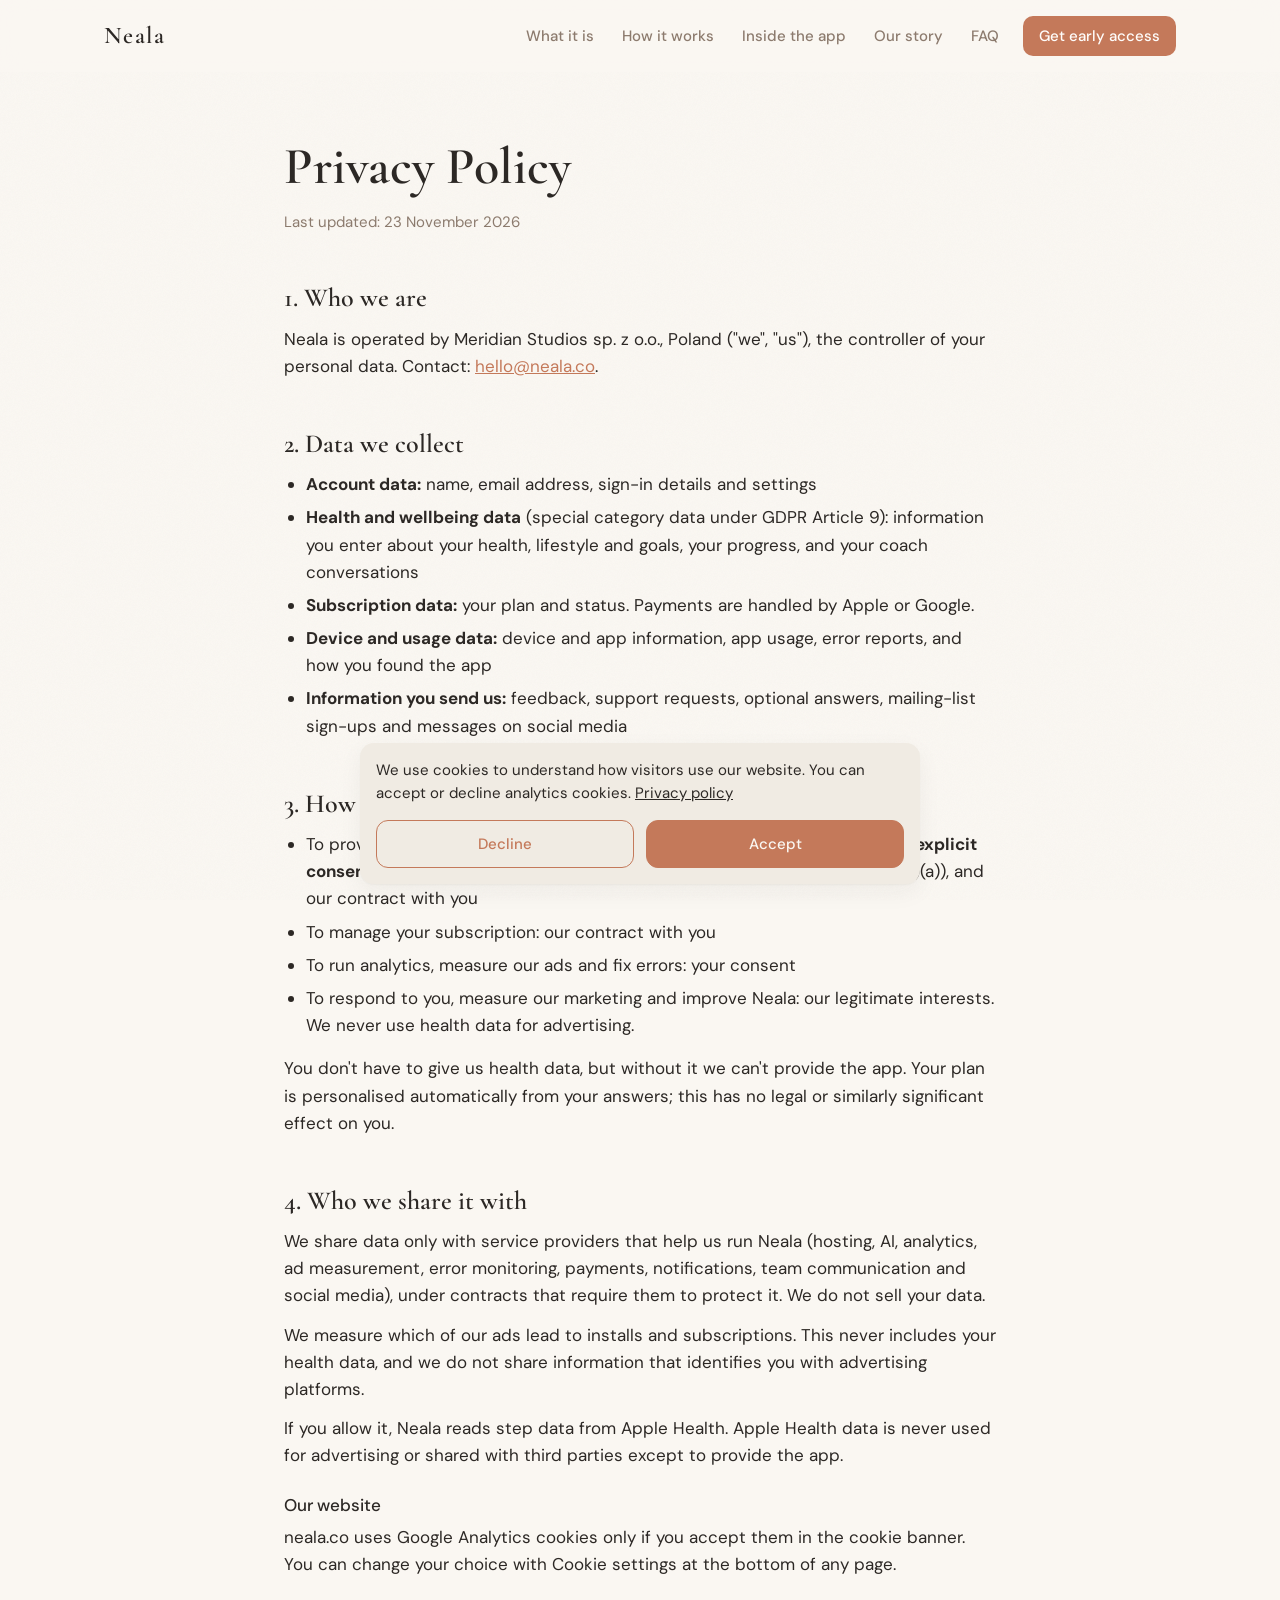
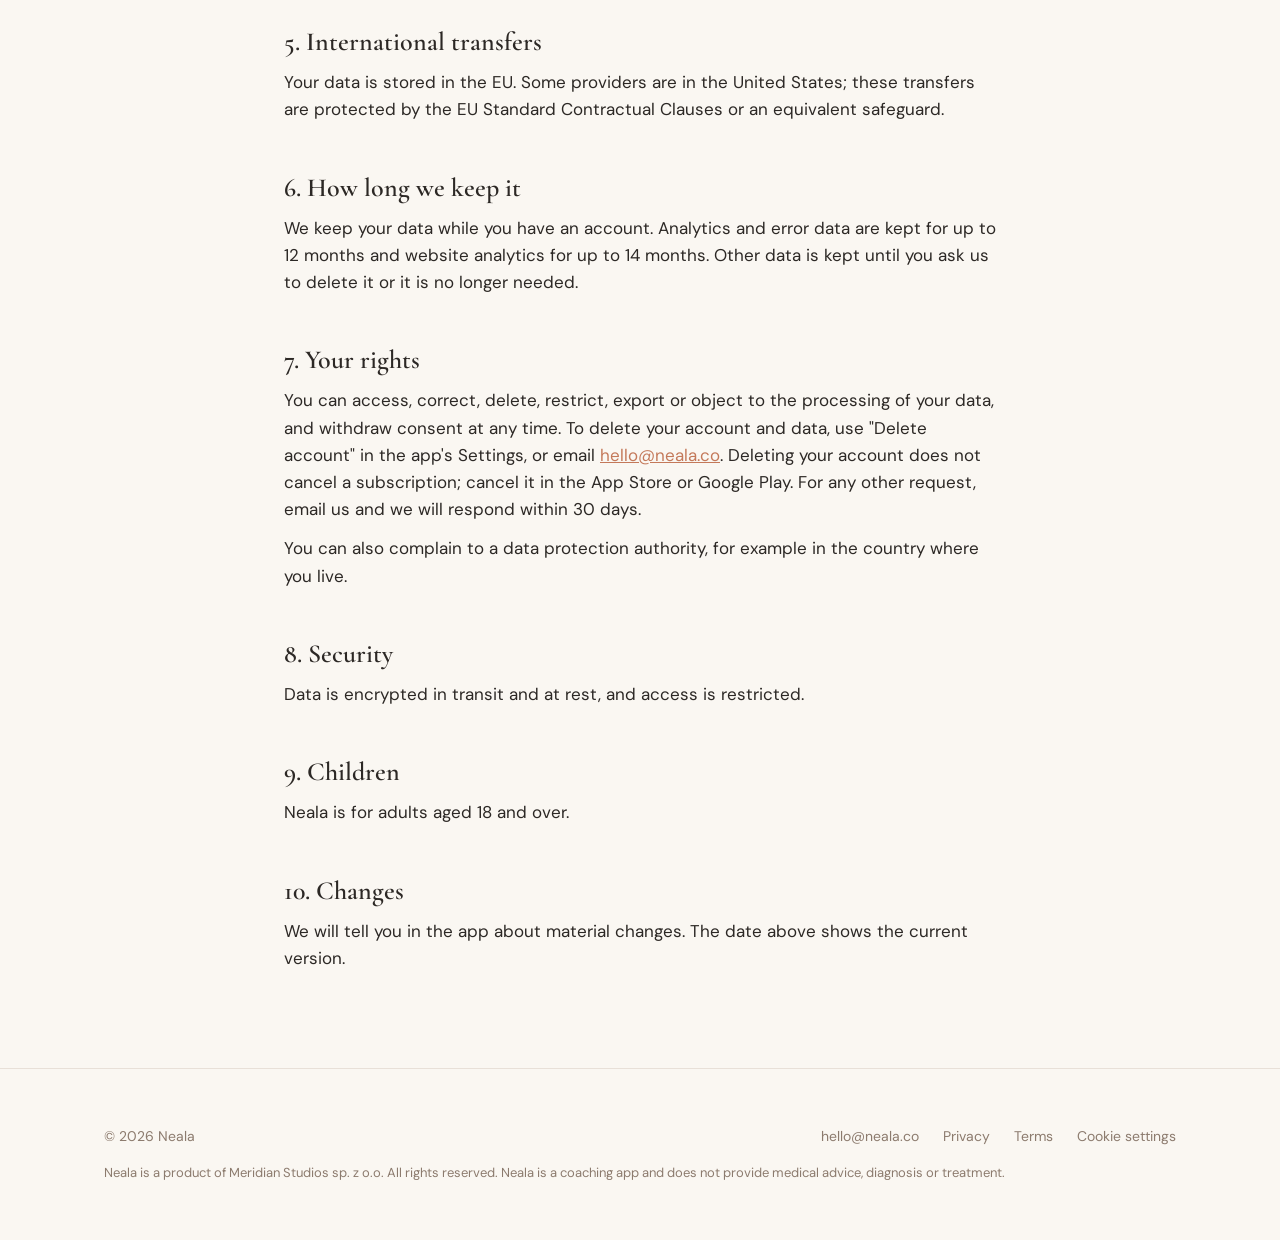
==== commit 56614d7b: "privacy: ad measurement (AppsFlyer) in data, purposes and processors (LUN-164) Co-Authored-By: Claud" ====
--- a/privacy/index.html
+++ b/privacy/index.html
@@ -42,7 +42,7 @@
 <main class="legal-doc">
   <div class="container">
     <h1>Privacy Policy</h1>
-    <p class="updated">Last updated: 20 November 2026</p>
+    <p class="updated">Last updated: 23 November 2026</p>
 
     <h2>1. Who we are</h2>
     <p>Neala is operated by Meridian Studios sp. z o.o., Poland ("we", "us"), the controller of your personal data. Contact: <a href="mailto:hello@neala.co">hello@neala.co</a>.</p>
@@ -53,7 +53,7 @@
       <li><strong>Account data:</strong> name, email address, sign-in details and settings</li>
       <li><strong>Health and wellbeing data</strong> (special category data under GDPR Article 9): information you enter about your health, lifestyle and goals, your progress, and your coach conversations</li>
       <li><strong>Subscription data:</strong> your plan and status. Payments are handled by Apple or Google.</li>
-      <li><strong>Device and usage data:</strong> device and app information, app usage and error reports</li>
+      <li><strong>Device and usage data:</strong> device and app information, app usage, error reports, and how you found the app</li>
       <li><strong>Information you send us:</strong> feedback, support requests, optional answers, mailing-list sign-ups and messages on social media</li>
     </ul>
 
@@ -61,13 +61,14 @@
     <ul>
       <li>To provide and personalise the app, including coaching and reminders: your <strong>explicit consent</strong>, given in the app before any health data is collected (GDPR Art. 9(2)(a)), and our contract with you</li>
       <li>To manage your subscription: our contract with you</li>
-      <li>To run analytics and fix errors: your consent</li>
+      <li>To run analytics, measure our ads and fix errors: your consent</li>
       <li>To respond to you, measure our marketing and improve Neala: our legitimate interests. We never use health data for advertising.</li>
     </ul>
     <p>You don't have to give us health data, but without it we can't provide the app. Your plan is personalised automatically from your answers; this has no legal or similarly significant effect on you.</p>
 
     <h2>4. Who we share it with</h2>
-    <p>We share data only with service providers that help us run Neala (hosting, AI, analytics, error monitoring, payments, notifications, team communication and social media), under contracts that require them to protect it. We do not sell your data.</p>
+    <p>We share data only with service providers that help us run Neala (hosting, AI, analytics, ad measurement, error monitoring, payments, notifications, team communication and social media), under contracts that require them to protect it. We do not sell your data.</p>
+    <p>We measure which of our ads lead to installs and subscriptions. This never includes your health data, and we do not share information that identifies you with advertising platforms.</p>
     <p>If you allow it, Neala reads step data from Apple Health. Apple Health data is never used for advertising or shared with third parties except to provide the app.</p>
 
     <h3 id="website">Our website</h3>
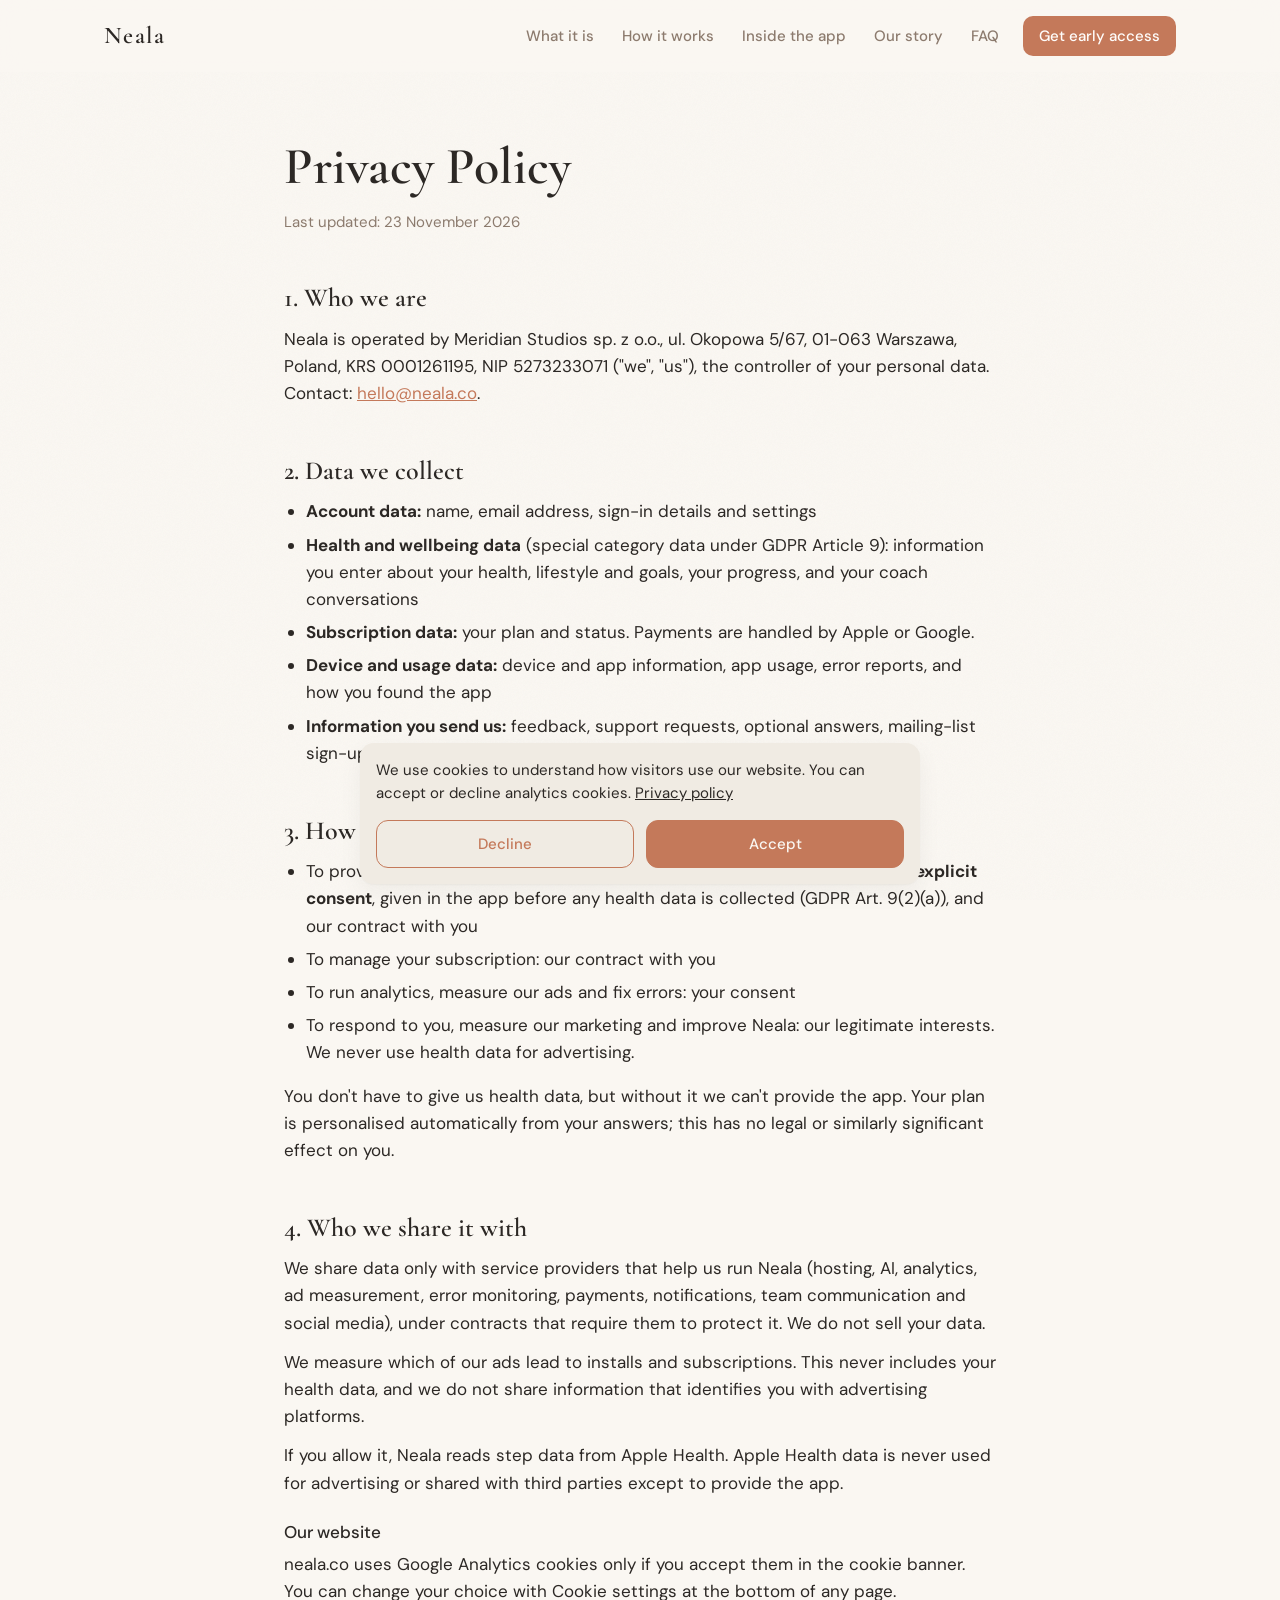
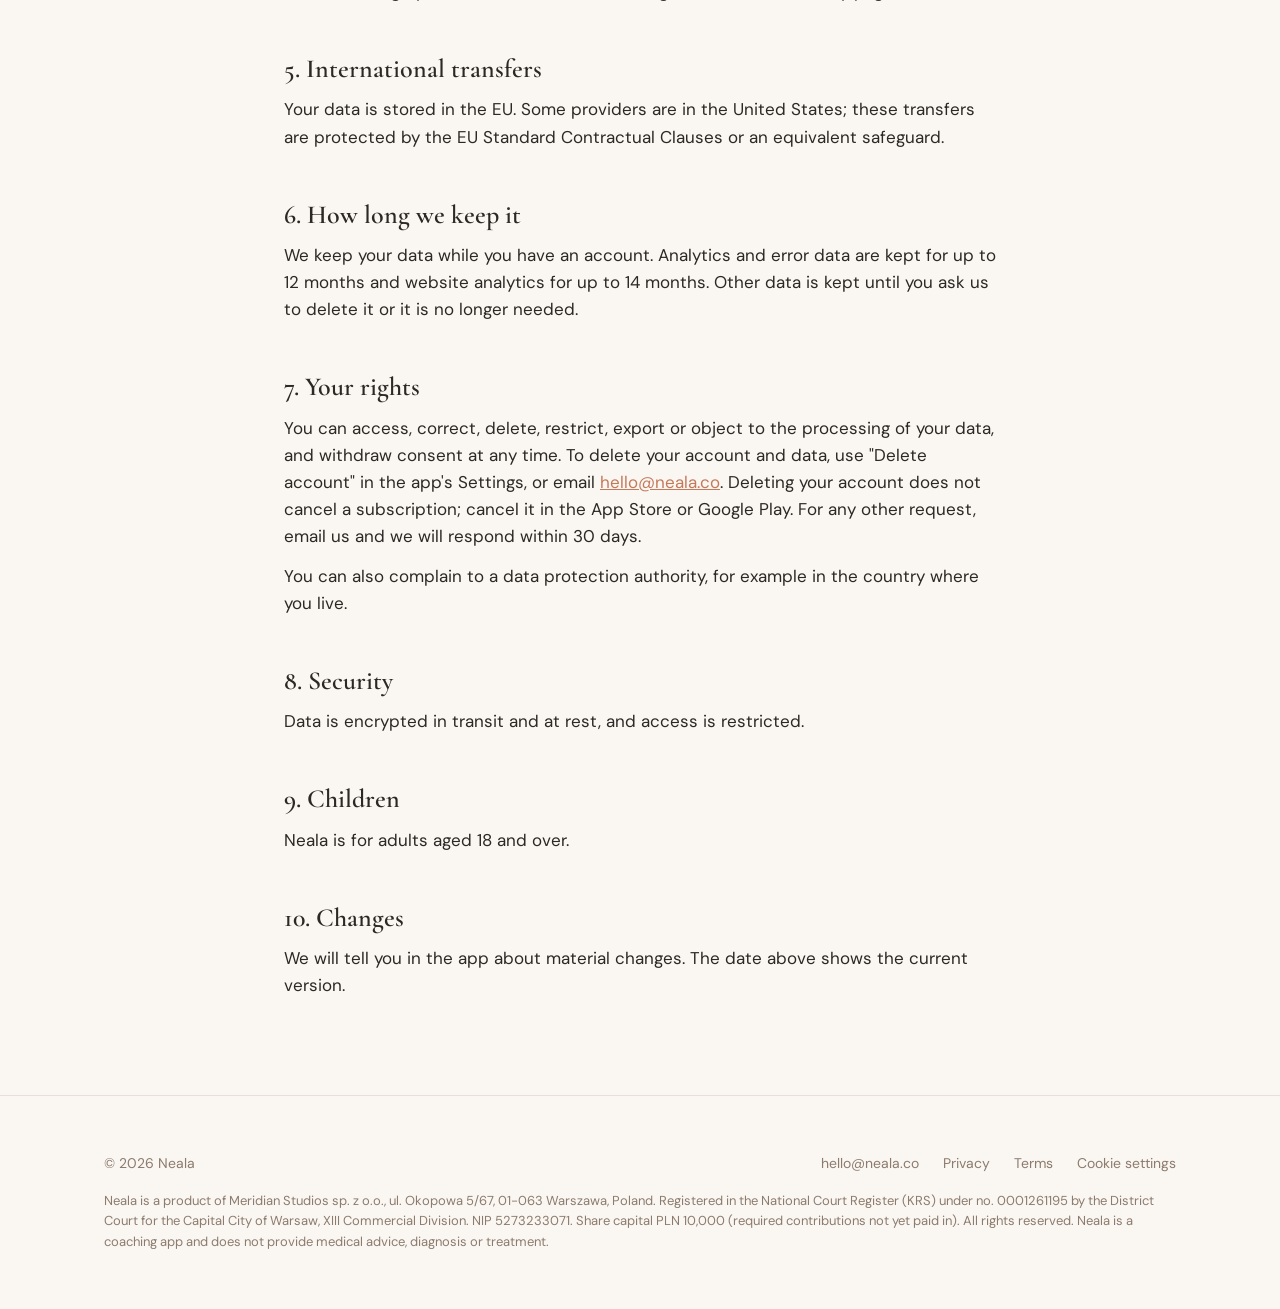
==== commit 14d9b4f8: "legal: company details in every footer and in the policies (art. 206 KSH, LE-08) Address, KRS 000126" ====
--- a/privacy/index.html
+++ b/privacy/index.html
@@ -45,8 +45,7 @@
     <p class="updated">Last updated: 23 November 2026</p>
 
     <h2>1. Who we are</h2>
-    <p>Neala is operated by Meridian Studios sp. z o.o., Poland ("we", "us"), the controller of your personal data. Contact: <a href="mailto:hello@neala.co">hello@neala.co</a>.</p>
-    <!-- TODO: add the registered address and KRS number. -->
+    <p>Neala is operated by Meridian Studios sp. z o.o., ul. Okopowa 5/67, 01-063 Warszawa, Poland, KRS 0001261195, NIP 5273233071 ("we", "us"), the controller of your personal data. Contact: <a href="mailto:hello@neala.co">hello@neala.co</a>.</p>
 
     <h2>2. Data we collect</h2>
     <ul>
@@ -104,7 +103,7 @@
       <a href="/terms/">Terms</a>
       <a href="#" data-cookie-settings hidden>Cookie settings</a>
     </nav>
-    <p class="legal">Neala is a product of Meridian Studios sp. z o.o. All rights reserved. Neala is a coaching app and does not provide medical advice, diagnosis or treatment.</p>
+    <p class="legal">Neala is a product of Meridian Studios sp. z o.o., ul. Okopowa 5/67, 01-063 Warszawa, Poland. Registered in the National Court Register (KRS) under no. 0001261195 by the District Court for the Capital City of Warsaw, XIII Commercial Division. NIP 5273233071. Share capital PLN 10,000 (required contributions not yet paid in). All rights reserved. Neala is a coaching app and does not provide medical advice, diagnosis or treatment.</p>
   </div>
 </footer>
 
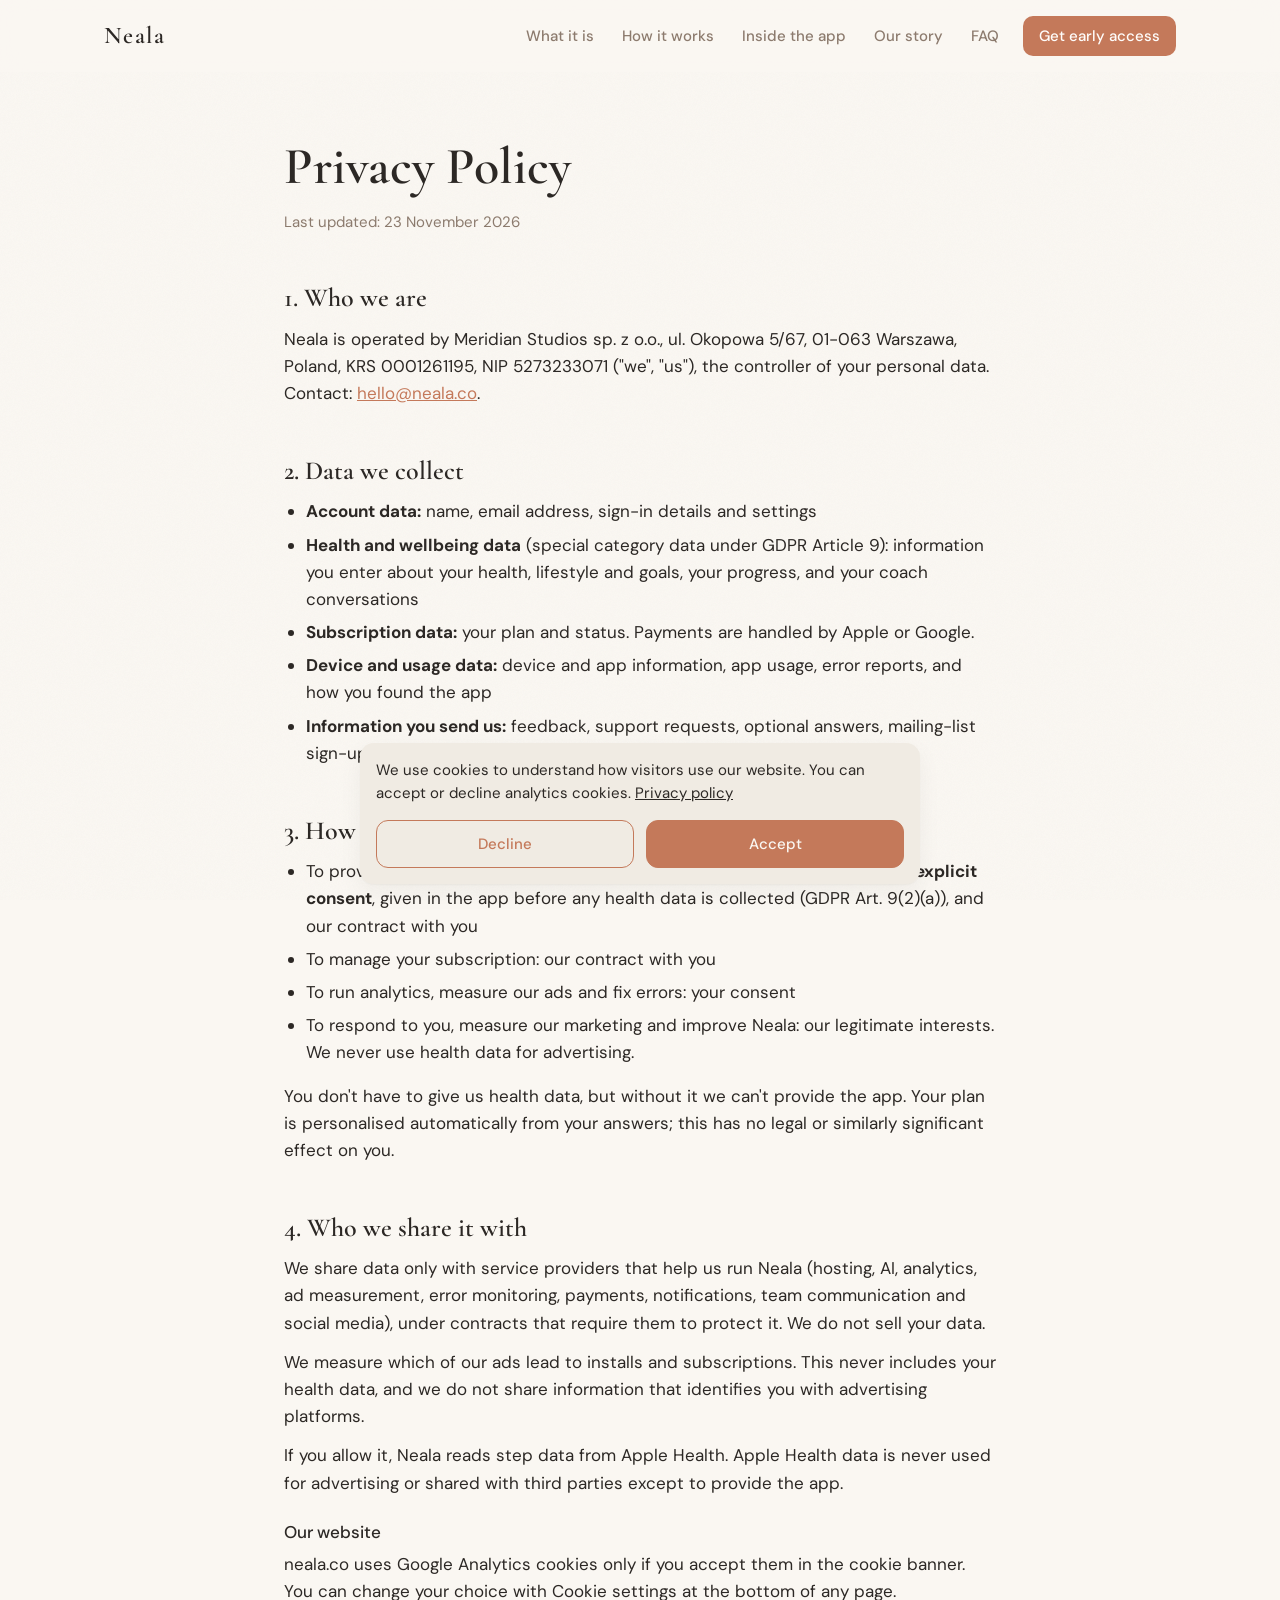
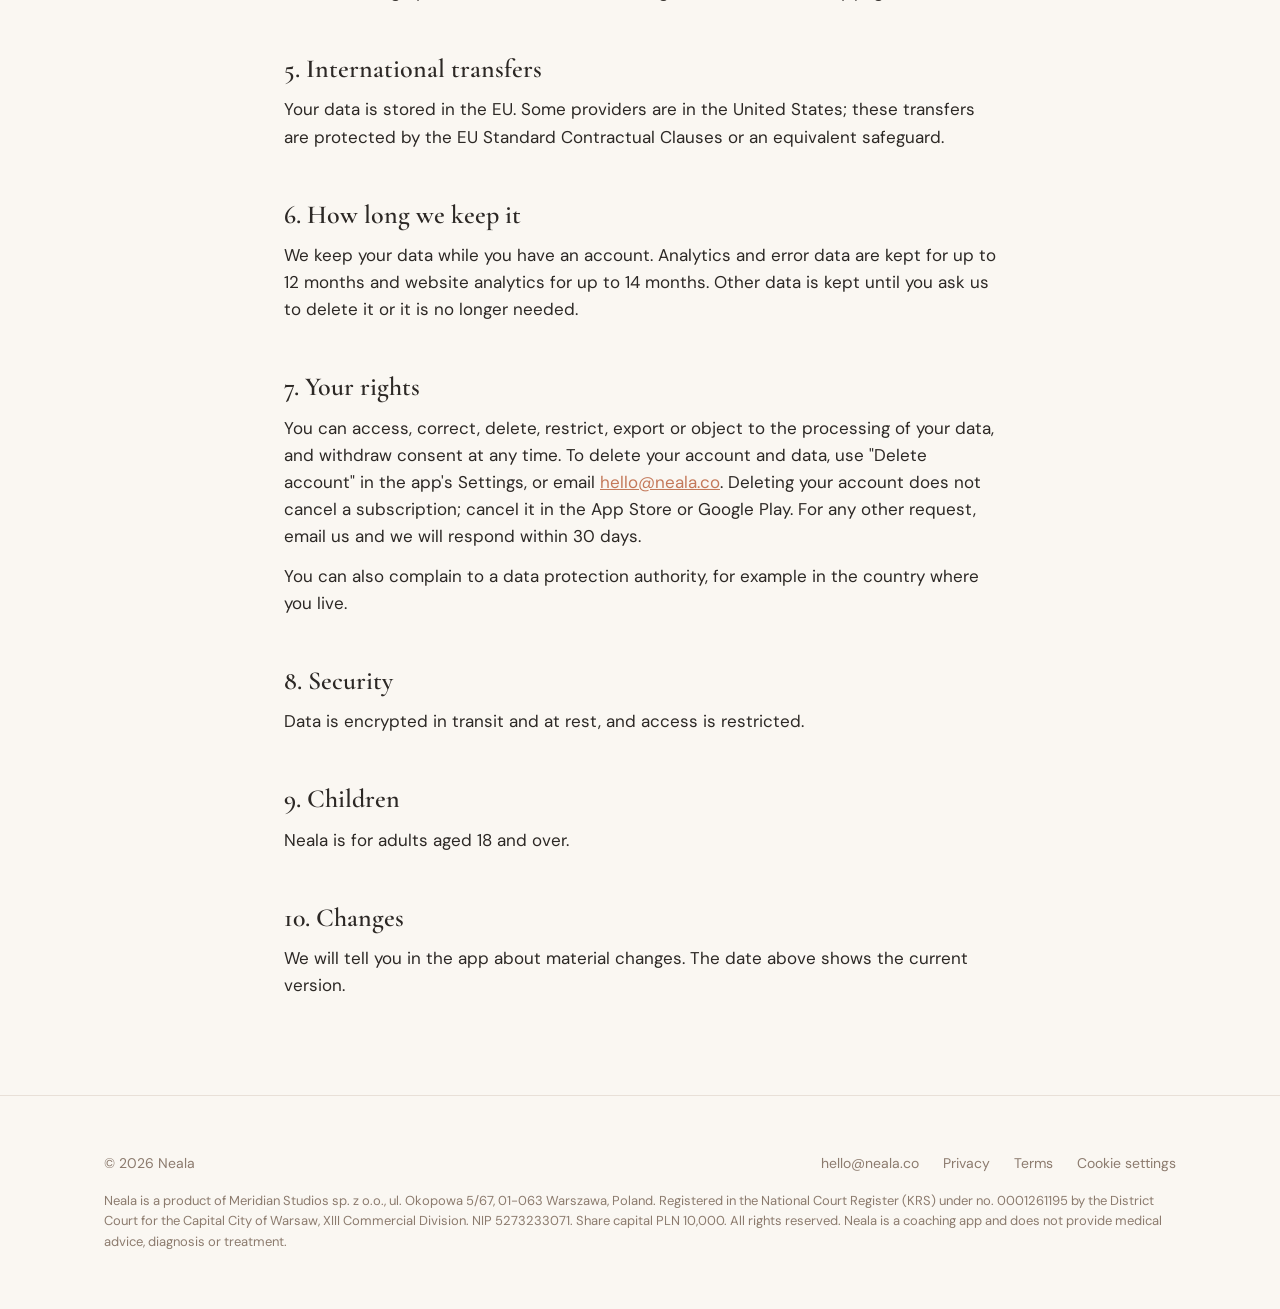
==== commit e60500f8: "legal: drop the 'contributions not yet paid in' note, the share capital is paid Co-Authored-By: Clau" ====
--- a/privacy/index.html
+++ b/privacy/index.html
@@ -103,7 +103,7 @@
       <a href="/terms/">Terms</a>
       <a href="#" data-cookie-settings hidden>Cookie settings</a>
     </nav>
-    <p class="legal">Neala is a product of Meridian Studios sp. z o.o., ul. Okopowa 5/67, 01-063 Warszawa, Poland. Registered in the National Court Register (KRS) under no. 0001261195 by the District Court for the Capital City of Warsaw, XIII Commercial Division. NIP 5273233071. Share capital PLN 10,000 (required contributions not yet paid in). All rights reserved. Neala is a coaching app and does not provide medical advice, diagnosis or treatment.</p>
+    <p class="legal">Neala is a product of Meridian Studios sp. z o.o., ul. Okopowa 5/67, 01-063 Warszawa, Poland. Registered in the National Court Register (KRS) under no. 0001261195 by the District Court for the Capital City of Warsaw, XIII Commercial Division. NIP 5273233071. Share capital PLN 10,000. All rights reserved. Neala is a coaching app and does not provide medical advice, diagnosis or treatment.</p>
   </div>
 </footer>
 
